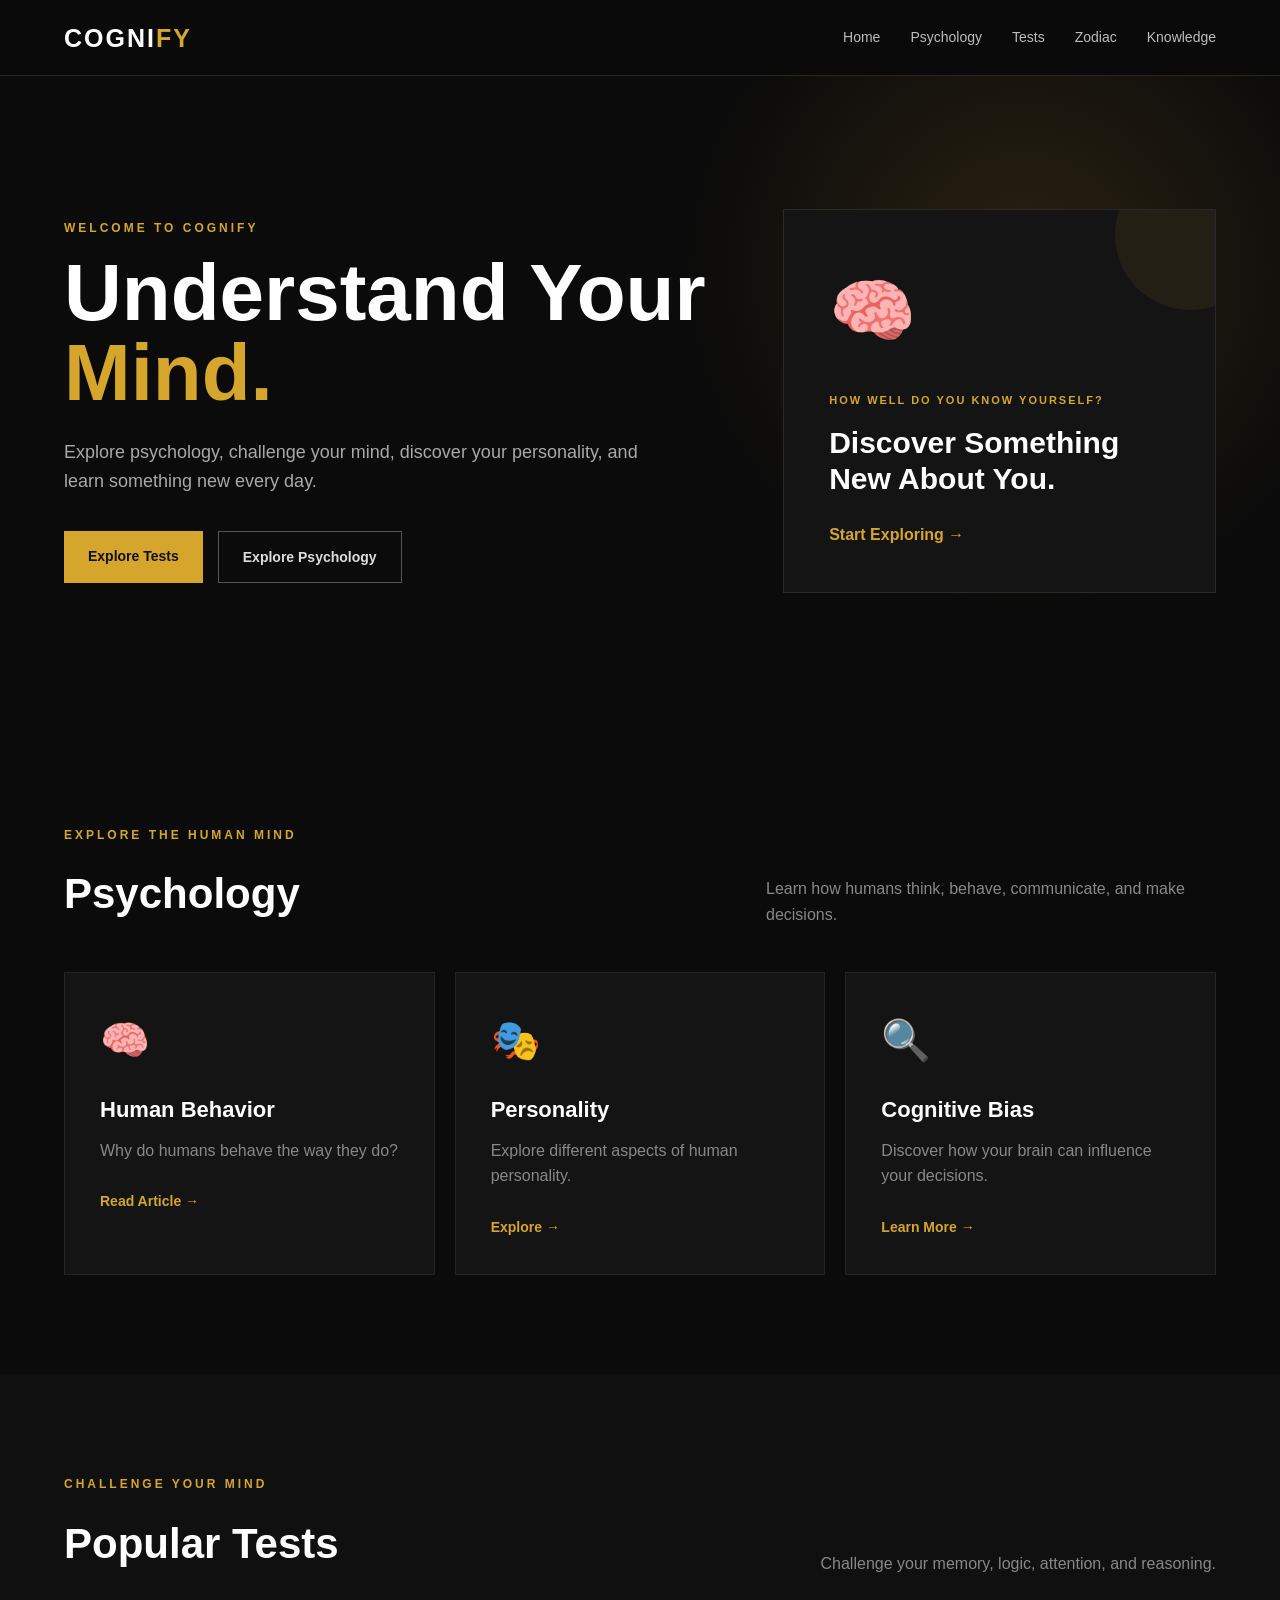
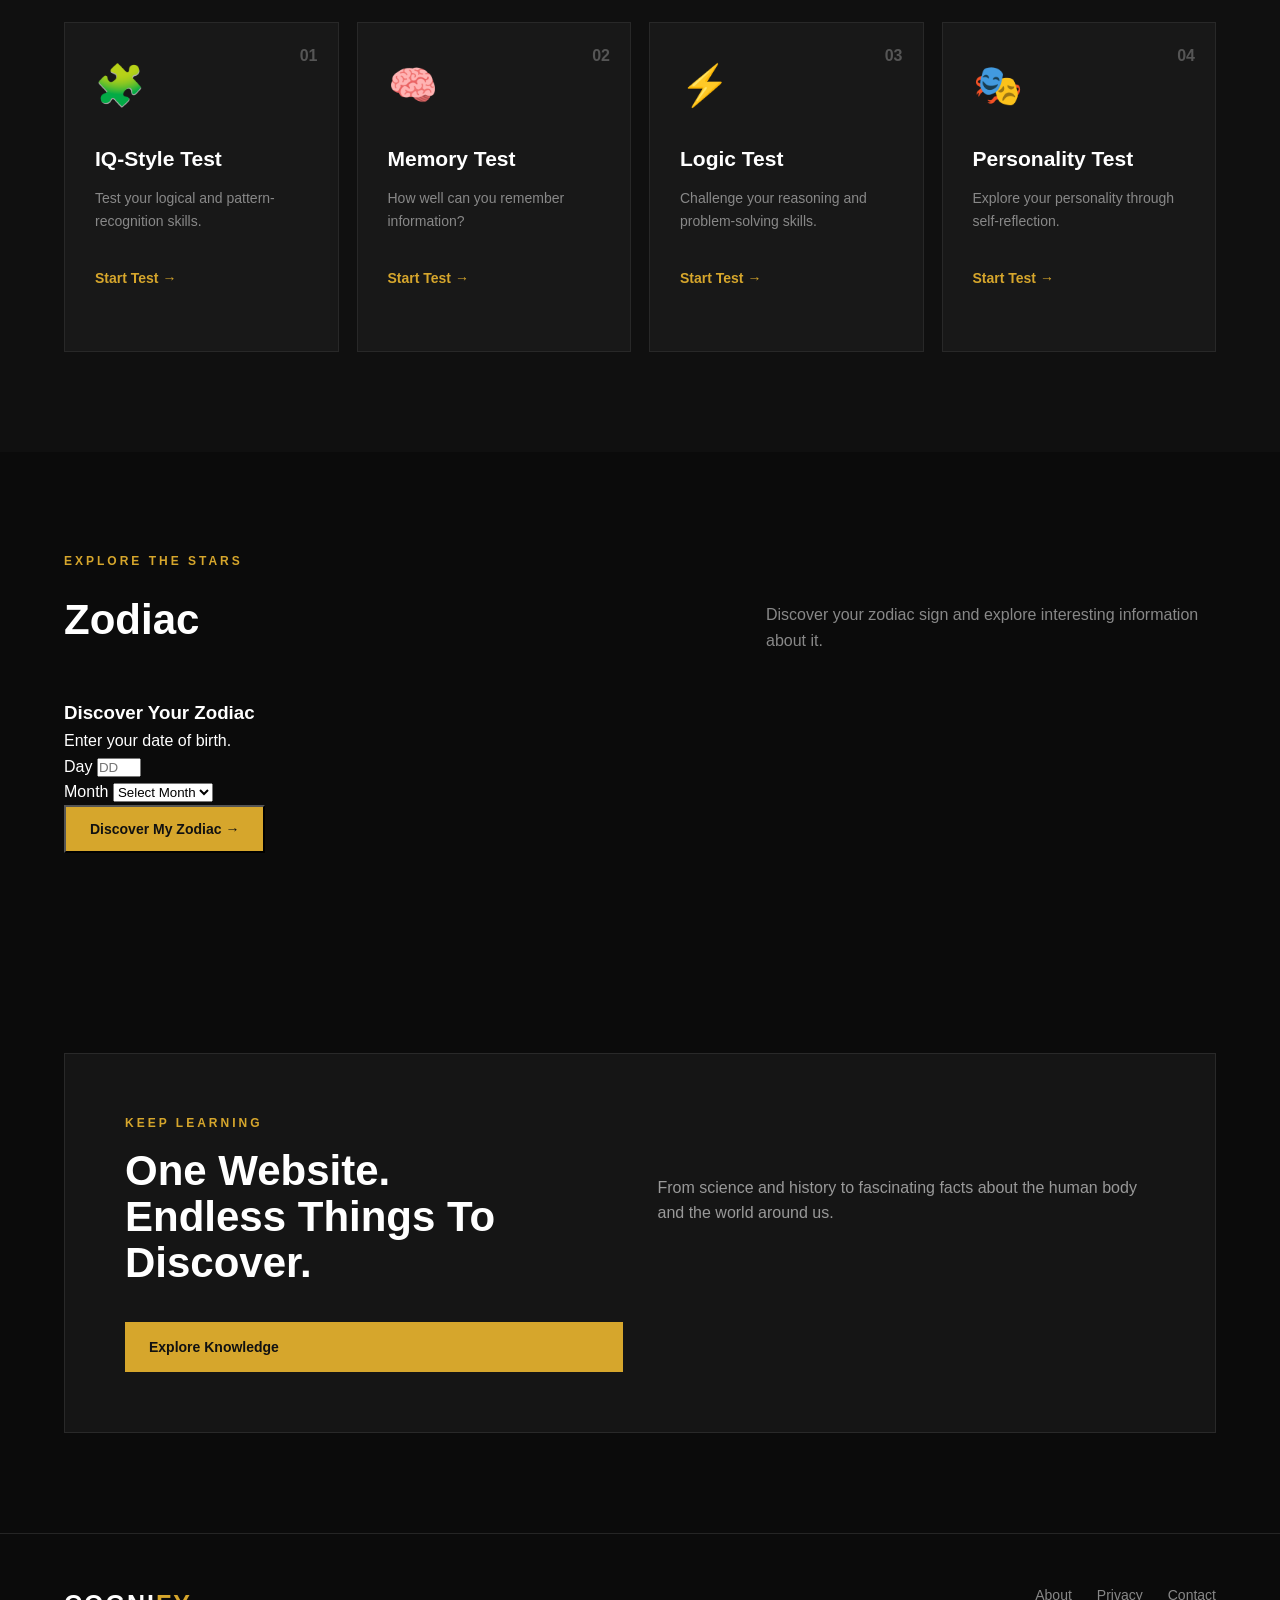
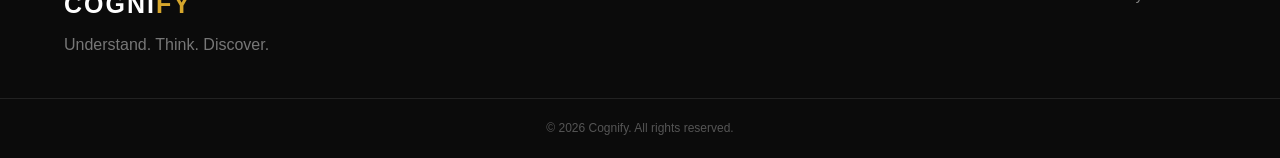
==== index.html @ 07d46031 "Add zodiac info cards to index.html Added zodiac information cards for strengths, challenges, love, " ====
<!DOCTYPE html>
<html lang="id">
<head>
    <meta charset="UTF-8">
    <meta name="viewport" content="width=device-width, initial-scale=1.0">

    <title>Cognify — Understand. Think. Discover.</title>

    <meta name="description"
          content="Cognify adalah platform untuk menjelajahi psikologi, tes logika, kepribadian, pengetahuan, dan fakta menarik.">

    <link rel="stylesheet" href="style.css">
</head>

<body>

    <!-- HEADER -->
    <header class="header">

        <div class="container nav">

            <a href="#" class="logo">
                COGNI<span>FY</span>
            </a>

            <button class="menu-btn" id="menuBtn">
                ☰
            </button>

            <nav class="navigation" id="navigation">
                <a href="#home">Home</a>
                <a href="#psychology">Psychology</a>
                <a href="#tests">Tests</a>
                <a href="#zodiac">Zodiac</a>
                <a href="#knowledge">Knowledge</a>
            </nav>

        </div>

    </header>


    <!-- HERO -->
    <main>

        <section class="hero" id="home">

            <div class="container hero-content">

                <div class="hero-text">

                    <p class="small-title">
                        WELCOME TO COGNIFY
                    </p>

                    <h1>
                        Understand Your
                        <span>Mind.</span>
                    </h1>

                    <p class="hero-description">
                        Explore psychology, challenge your mind,
                        discover your personality, and learn something
                        new every day.
                    </p>

                    <div class="hero-buttons">

                        <a href="#tests" class="btn primary">
                            Explore Tests
                        </a>

                        <a href="#psychology" class="btn secondary">
                            Explore Psychology
                        </a>

                    </div>

                </div>


                <div class="hero-card">

                    <div class="brain-icon">
                        🧠
                    </div>

                    <p>HOW WELL DO YOU KNOW YOURSELF?</p>

                    <h2>
                        Discover Something
                        New About You.
                    </h2>

                    <a href="#tests">
                        Start Exploring →
                    </a>

                </div>

            </div>

        </section>


        <!-- PSYCHOLOGY -->
        <section class="section" id="psychology">

            <div class="container">

                <div class="section-heading">

                    <div>
                        <p class="small-title">
                            EXPLORE THE HUMAN MIND
                        </p>

                        <h2>
                            Psychology
                        </h2>
                    </div>

                    <p>
                        Learn how humans think, behave,
                        communicate, and make decisions.
                    </p>

                </div>


                <div class="cards">

                    <article class="card">

                        <div class="card-icon">
                            🧠
                        </div>

                        <h3>
                            Human Behavior
                        </h3>

                        <p>
                            Why do humans behave the way
                            they do?
                        </p>

                        <a href="#">
                            Read Article →
                        </a>

                    </article>


                    <article class="card">

                        <div class="card-icon">
                            🎭
                        </div>

                        <h3>
                            Personality
                        </h3>

                        <p>
                            Explore different aspects of
                            human personality.
                        </p>

                        <a href="#">
                            Explore →
                        </a>

                    </article>


                    <article class="card">

                        <div class="card-icon">
                            🔍
                        </div>

                        <h3>
                            Cognitive Bias
                        </h3>

                        <p>
                            Discover how your brain can
                            influence your decisions.
                        </p>

                        <a href="#">
                            Learn More →
                        </a>

                    </article>

                </div>

            </div>

        </section>


        <!-- TESTS -->
        <section class="section tests-section" id="tests">

            <div class="container">

                <div class="section-heading">

                    <div>

                        <p class="small-title">
                            CHALLENGE YOUR MIND
                        </p>

                        <h2>
                            Popular Tests
                        </h2>

                    </div>

                    <p>
                        Challenge your memory, logic,
                        attention, and reasoning.
                    </p>

                </div>


                <div class="test-grid">

                    <article class="test-card">

                        <span class="test-number">
                            01
                        </span>

                        <div class="test-icon">
                            🧩
                        </div>

                        <h3>
                            IQ-Style Test
                        </h3>

                        <p>
                            Test your logical and
                            pattern-recognition skills.
                        </p>

                        <a href="iq-test.html" class="test-button">
    Start Test →
                        </a>

                    </article>


                    <article class="test-card">

                        <span class="test-number">
                            02
                        </span>

                        <div class="test-icon">
                            🧠
                        </div>

                        <h3>
                            Memory Test
                        </h3>

                        <p>
                            How well can you remember
                            information?
                        </p>

                        <a href="memory-test.html" class="test-button">
    Start Test →
                        </a>

                    </article>


                    <article class="test-card">

                        <span class="test-number">
                            03
                        </span>

                        <div class="test-icon">
                            ⚡
                        </div>

                        <h3>
                            Logic Test
                        </h3>

                        <p>
                            Challenge your reasoning
                            and problem-solving skills.
                        </p>

                        <a href="logic-test.html" class="test-button">
    Start Test →
                        </a>

                    </article>


                    <article class="test-card">

                        <span class="test-number">
                            04
                        </span>

                        <div class="test-icon">
                            🎭
                        </div>

                        <h3>
                            Personality Test
                        </h3>

                        <p>
                            Explore your personality
                            through self-reflection.
                        </p>

                        <a href="personality-test.html" class="test-button">
    Start Test →
</a>

                    </article>

                </div>

            </div>

        </section>


        <!-- ZODIAC -->
<section class="section" id="zodiac">

    <div class="container">

        <div class="section-heading">

            <div>
                <p class="small-title">
                    EXPLORE THE STARS
                </p>

                <h2>
                    Zodiac
                </h2>
            </div>

            <p>
                Discover your zodiac sign and explore
                interesting information about it.
            </p>

        </div>


        <div class="zodiac-box">

            <div class="zodiac-form">

                <h3>
                    Discover Your Zodiac
                </h3>

                <p>
                    Enter your date of birth.
                </p>

                <div class="zodiac-inputs">

                    <div>
                        <label for="birthDay">
                            Day
                        </label>

                        <input
                            type="number"
                            id="birthDay"
                            min="1"
                            max="31"
                            placeholder="DD">
                    </div>


                    <div>
                        <label for="birthMonth">
                            Month
                        </label>

                        <select id="birthMonth">

                            <option value="">
                                Select Month
                            </option>

                            <option value="1">January</option>
                            <option value="2">February</option>
                            <option value="3">March</option>
                            <option value="4">April</option>
                            <option value="5">May</option>
                            <option value="6">June</option>
                            <option value="7">July</option>
                            <option value="8">August</option>
                            <option value="9">September</option>
                            <option value="10">October</option>
                            <option value="11">November</option>
                            <option value="12">December</option>

                        </select>

                    </div>

                </div>


                <button
                    id="zodiacButton"
                    class="btn primary">

                    Discover My Zodiac →

                </button>

            </div>


            <!-- RESULT -->

            <div
                id="zodiacResult"
                class="zodiac-result"
                style="display:none;">

                <div
                    id="zodiacSymbol"
                    class="zodiac-symbol">
                </div>

                <p class="small-title">
                    YOUR ZODIAC SIGN
                </p>

                <h2 id="zodiacName">
                    Zodiac
                </h2>

                <p id="zodiacDate">
                </p>

                <div class="zodiac-details">

                    <div>
                        <strong>Element</strong>
                        <span id="zodiacElement"></span>
                    </div>

                    <div>
                        <strong>Planet</strong>
                        <span id="zodiacPlanet"></span>
                    </div>

                    <div>
                        <strong>Quality</strong>
                        <span id="zodiacQuality"></span>
                    </div>

                </div>

                <p
                    id="zodiacDescription"
                    class="zodiac-description">
                </p>
                <div class="zodiac-extra">

    <div class="zodiac-info-card">
        <span>✨ Kelebihan</span>
        <p id="zodiacStrength"></p>
    </div>

    <div class="zodiac-info-card">
        <span>⚠️ Tantangan</span>
        <p id="zodiacChallenge"></p>
    </div>

    <div class="zodiac-info-card">
        <span>❤️ Cinta</span>
        <p id="zodiacLove"></p>
    </div>

    <div class="zodiac-info-card">
        <span>💼 Karier</span>
        <p id="zodiacCareer"></p>
    </div>

    <div class="zodiac-info-card">
        <span>🔢 Angka Keberuntungan</span>
        <p id="zodiacLuckyNumber"></p>
    </div>

                </div>

            </div>

        </div>

    </div>

</section>


        <!-- KNOWLEDGE -->
        <section class="section knowledge" id="knowledge">

            <div class="container">

                <div class="knowledge-box">

                    <div>

                        <p class="small-title">
                            KEEP LEARNING
                        </p>

                        <h2>
                            One Website.
                            <br>
                            Endless Things To Discover.
                        </h2>

                    </div>

                    <p>
                        From science and history to fascinating
                        facts about the human body and the world
                        around us.
                    </p>

                    <a href="#" class="btn primary">
                        Explore Knowledge
                    </a>

                </div>

            </div>

        </section>

    </main>


    <!-- FOOTER -->
    <footer>

        <div class="container footer-content">

            <div>

                <a href="#" class="logo">
                    COGNI<span>FY</span>
                </a>

                <p>
                    Understand. Think. Discover.
                </p>

            </div>


            <div class="footer-links">

                <a href="#">About</a>
                <a href="#">Privacy</a>
                <a href="#">Contact</a>

            </div>

        </div>

        <div class="copyright">

            © 2026 Cognify. All rights reserved.

        </div>

    </footer>


    <script src="script.js"></script>
    <script src="zodiac.js"></script>

</body>
  </html>
---- style.css ----
/* =========================
   COGNIFY
   GLOBAL
========================= */

* {
    margin: 0;
    padding: 0;
    box-sizing: border-box;
}

html {
    scroll-behavior: smooth;
}

body {
    font-family: Arial, Helvetica, sans-serif;
    background: #0b0b0b;
    color: #ffffff;
    line-height: 1.6;
}

a {
    color: inherit;
    text-decoration: none;
}

button {
    font-family: inherit;
}

.container {
    width: 90%;
    max-width: 1200px;
    margin: auto;
}


/* =========================
   HEADER
========================= */

.header {
    position: sticky;
    top: 0;
    z-index: 1000;
    background: rgba(11, 11, 11, 0.95);
    border-bottom: 1px solid #242424;
    backdrop-filter: blur(10px);
}

.nav {
    min-height: 75px;
    display: flex;
    align-items: center;
    justify-content: space-between;
}

.logo {
    font-size: 25px;
    font-weight: 900;
    letter-spacing: 2px;
}

.logo span {
    color: #d6a62c;
}

.navigation {
    display: flex;
    gap: 30px;
}

.navigation a {
    color: #bdbdbd;
    font-size: 14px;
    transition: 0.3s;
}

.navigation a:hover {
    color: #d6a62c;
}

.menu-btn {
    display: none;
    background: none;
    border: none;
    color: white;
    font-size: 28px;
    cursor: pointer;
}


/* =========================
   HERO
========================= */

.hero {
    min-height: 650px;
    display: flex;
    align-items: center;
    background:
        radial-gradient(
            circle at 80% 30%,
            rgba(214, 166, 44, 0.15),
            transparent 30%
        );
}

.hero-content {
    display: grid;
    grid-template-columns: 1.2fr 0.8fr;
    gap: 70px;
    align-items: center;
}

.small-title {
    color: #d6a62c;
    font-size: 12px;
    font-weight: bold;
    letter-spacing: 3px;
    margin-bottom: 15px;
}

.hero h1 {
    font-size: clamp(45px, 7vw, 80px);
    line-height: 1;
    margin-bottom: 25px;
}

.hero h1 span {
    color: #d6a62c;
}

.hero-description {
    max-width: 600px;
    color: #a9a9a9;
    font-size: 18px;
    margin-bottom: 35px;
}

.hero-buttons {
    display: flex;
    gap: 15px;
    flex-wrap: wrap;
}

.btn {
    display: inline-block;
    padding: 14px 24px;
    font-weight: bold;
    font-size: 14px;
    transition: 0.3s;
}

.btn.primary {
    background: #d6a62c;
    color: #111;
}

.btn.primary:hover {
    background: #f0c75a;
    transform: translateY(-2px);
}

.btn.secondary {
    border: 1px solid #555;
    color: #ddd;
}

.btn.secondary:hover {
    border-color: #d6a62c;
    color: #d6a62c;
}


/* HERO CARD */

.hero-card {
    padding: 45px;
    background: #141414;
    border: 1px solid #292929;
    position: relative;
    overflow: hidden;
}

.hero-card::before {
    content: "";
    position: absolute;
    width: 150px;
    height: 150px;
    background: #d6a62c;
    opacity: 0.08;
    border-radius: 50%;
    top: -50px;
    right: -50px;
}

.brain-icon {
    font-size: 70px;
    margin-bottom: 25px;
}

.hero-card p {
    color: #d6a62c;
    font-size: 11px;
    letter-spacing: 2px;
    font-weight: bold;
}

.hero-card h2 {
    font-size: 30px;
    line-height: 1.2;
    margin: 15px 0 25px;
}

.hero-card a {
    color: #d6a62c;
    font-weight: bold;
}


/* =========================
   SECTIONS
========================= */

.section {
    padding: 100px 0;
}

.section-heading {
    display: flex;
    justify-content: space-between;
    align-items: end;
    gap: 30px;
    margin-bottom: 45px;
}

.section-heading h2 {
    font-size: 42px;
}

.section-heading > p {
    max-width: 450px;
    color: #888;
}


/* =========================
   PSYCHOLOGY CARDS
========================= */

.cards {
    display: grid;
    grid-template-columns: repeat(3, 1fr);
    gap: 20px;
}

.card {
    background: #141414;
    padding: 35px;
    border: 1px solid #252525;
    transition: 0.3s;
}

.card:hover {
    transform: translateY(-5px);
    border-color: #d6a62c;
}

.card-icon {
    font-size: 40px;
    margin-bottom: 20px;
}

.card h3 {
    font-size: 22px;
    margin-bottom: 10px;
}

.card p {
    color: #888;
    margin-bottom: 25px;
}

.card a {
    color: #d6a62c;
    font-size: 14px;
    font-weight: bold;
}


/* =========================
   TESTS
========================= */

.tests-section {
    background: #101010;
}

.test-grid {
    display: grid;
    grid-template-columns: repeat(4, 1fr);
    gap: 18px;
}

.test-card {
    position: relative;
    background: #181818;
    border: 1px solid #282828;
    padding: 30px;
    min-height: 330px;
    transition: 0.3s;
}

.test-card:hover {
    border-color: #d6a62c;
    transform: translateY(-5px);
}

.test-number {
    position: absolute;
    right: 20px;
    top: 20px;
    color: #555;
    font-weight: bold;
}

.test-icon {
    font-size: 40px;
    margin-bottom: 25px;
}

.test-card h3 {
    font-size: 21px;
    margin-bottom: 12px;
}

.test-card p {
    color: #888;
    font-size: 14px;
    margin-bottom: 25px;
}

.test-card button {
    background: none;
    border: none;
    color: #d6a62c;
    font-weight: bold;
    cursor: pointer;
}


/* =========================
   ZODIAC
========================= */

.zodiac-grid {
    display: grid;
    grid-template-columns: repeat(6, 1fr);
    gap: 12px;
}

.zodiac-grid div {
    background: #141414;
    border: 1px solid #252525;
    padding: 25px 10px;
    text-align: center;
    font-size: 32px;
    transition: 0.3s;
}

.zodiac-grid div:hover {
    border-color: #d6a62c;
    transform: translateY(-3px);
}

.zodiac-grid span {
    display: block;
    font-size: 12px;
    color: #999;
    margin-top: 8px;
}


/* =========================
   KNOWLEDGE
========================= */

.knowledge-box {
    background: #151515;
    border: 1px solid #292929;
    padding: 60px;
    display: grid;
    grid-template-columns: 1fr 1fr;
    gap: 35px;
    align-items: center;
}

.knowledge-box h2 {
    font-size: 42px;
    line-height: 1.1;
}

.knowledge-box > p {
    color: #999;
}


/* =========================
   FOOTER
========================= */

footer {
    border-top: 1px solid #252525;
    padding-top: 50px;
}

.footer-content {
    display: flex;
    justify-content: space-between;
    gap: 30px;
    padding-bottom: 40px;
}

.footer-content p {
    color: #777;
    margin-top: 8px;
}

.footer-links {
    display: flex;
    gap: 25px;
}

.footer-links a {
    color: #888;
    font-size: 14px;
}

.footer-links a:hover {
    color: #d6a62c;
}

.copyright {
    border-top: 1px solid #222;
    padding: 20px;
    text-align: center;
    color: #555;
    font-size: 12px;
}


/* =========================
   MOBILE
========================= */

@media (max-width: 800px) {

    .menu-btn {
        display: block;
    }

    .navigation {
        display: none;
        position: absolute;
        top: 75px;
        left: 0;
        width: 100%;
        background: #101010;
        border-bottom: 1px solid #292929;
        flex-direction: column;
        padding: 20px 5%;
        gap: 20px;
    }

    .navigation.active {
        display: flex;
    }

    .hero {
        min-height: auto;
        padding: 80px 0;
    }

    .hero-content {
        grid-template-columns: 1fr;
        gap: 50px;
    }

    .hero-card {
        padding: 30px;
    }

    .section {
        padding: 70px 0;
    }

    .section-heading {
        display: block;
    }

    .section-heading > p {
        margin-top: 15px;
    }

    .cards {
        grid-template-columns: 1fr;
    }

    .test-grid {
        grid-template-columns: 1fr 1fr;
    }

    .zodiac-grid {
        grid-template-columns: repeat(3, 1fr);
    }

    .knowledge-box {
        grid-template-columns: 1fr;
        padding: 35px;
    }

    .knowledge-box h2 {
        font-size: 32px;
    }

    .footer-content {
        flex-direction: column;
    }

}


@media (max-width: 500px) {

    .hero h1 {
        font-size: 50px;
    }

    .hero-description {
        font-size: 16px;
    }

    .test-grid {
        grid-template-columns: 1fr;
    }

    .zodiac-grid {
        grid-template-columns: repeat(3, 1fr);
    }

}

/* =========================
   IQ TEST PAGE
========================= */

.quiz-page {
    min-height: calc(100vh - 75px);
    padding: 90px 0;
}


/* INTRO */

.quiz-intro {
    max-width: 750px;
    margin: auto;
    text-align: center;
}

.quiz-intro h1 {
    font-size: clamp(45px, 7vw, 70px);
    line-height: 1;
    margin-bottom: 25px;
}

.quiz-intro > p:not(.small-title):not(.quiz-note) {
    color: #999;
    font-size: 17px;
    max-width: 600px;
    margin: auto;
}


.quiz-info {
    display: flex;
    justify-content: center;
    gap: 60px;
    margin: 45px 0;
}

.quiz-info div {
    display: flex;
    flex-direction: column;
}

.quiz-info strong {
    color: #d6a62c;
    font-size: 30px;
}

.quiz-info span {
    color: #777;
    font-size: 12px;
}


.quiz-start {
    border: none;
    background: #d6a62c;
    color: #111;
    padding: 15px 30px;
    font-weight: bold;
    cursor: pointer;
    font-size: 15px;
    transition: 0.3s;
}

.quiz-start:hover {
    background: #f0c75a;
    transform: translateY(-2px);
}


.quiz-note {
    margin: 30px auto 0;
    max-width: 600px;
    color: #666;
    font-size: 12px;
}


/* QUIZ BOX */

.quiz-box {
    display: none;
    max-width: 800px;
    margin: auto;
}


.quiz-top {
    display: flex;
    justify-content: space-between;
    margin-bottom: 15px;
    color: #888;
    font-size: 14px;
}


#timer {
    color: #d6a62c;
    font-weight: bold;
}


.progress {
    width: 100%;
    height: 5px;
    background: #252525;
    margin-bottom: 50px;
}

#progressBar {
    width: 0%;
    height: 100%;
    background: #d6a62c;
    transition: width 0.3s;
}


.question-box {
    margin-bottom: 35px;
}


.question-category {
    color: #d6a62c;
    font-size: 11px;
    letter-spacing: 3px;
    font-weight: bold;
    margin-bottom: 15px;
}


.question-box h2 {
    font-size: clamp(25px, 4vw, 38px);
    line-height: 1.3;
}


/* ANSWERS */

.answers {
    display: grid;
    grid-template-columns: 1fr 1fr;
    gap: 15px;
}


.answer {
    background: #151515;
    border: 1px solid #292929;
    color: white;
    padding: 20px;
    text-align: left;
    cursor: pointer;
    font-size: 16px;
    transition: 0.2s;
}


.answer:hover {
    border-color: #d6a62c;
}


.answer.selected {
    border-color: #d6a62c;
    background: #211c10;
}


.next-button {
    margin-top: 30px;
    width: 100%;
    padding: 16px;
    background: #252525;
    color: #777;
    border: none;
    font-weight: bold;
    cursor: not-allowed;
}


.next-button.active {
    background: #d6a62c;
    color: #111;
    cursor: pointer;
}


/* RESULT */

.result-box {
    display: none;
    max-width: 700px;
    margin: auto;
    text-align: center;
}


.result-box h1 {
    font-size: 55px;
    margin-bottom: 30px;
}


.score-circle {
    width: 180px;
    height: 180px;
    border: 5px solid #d6a62c;
    border-radius: 50%;
    margin: 0 auto 30px;

    display: flex;
    align-items: center;
    justify-content: center;
}


.score-circle span {
    font-size: 55px;
    font-weight: bold;
    color: #d6a62c;
}


.score-circle small {
    color: #777;
    margin-top: 25px;
}


.result-box h2 {
    font-size: 30px;
    margin-bottom: 15px;
}


.result-box > p {
    color: #888;
    max-width: 550px;
    margin: auto;
}


.result-buttons {
    margin-top: 35px;
    display: flex;
    justify-content: center;
    gap: 15px;
    flex-wrap: wrap;
}


/* MOBILE */

@media (max-width: 600px) {

    .quiz-page {
        padding: 60px 0;
    }

    .quiz-info {
        gap: 25px;
    }

    .answers {
        grid-template-columns: 1fr;
    }

    .question-box h2 {
        font-size: 25px;
    }

    .result-box h1 {
        font-size: 42px;
    }

}
.test-button {
    display: inline-block;
    color: #d6a62c;
    font-weight: bold;
    font-size: 14px;
    margin-top: 10px;
}

.test-button:hover {
    color: #f0c75a;
}

/* =========================
   PERSONALITY TEST
========================= */

.personality-options {
    display: grid;
    gap: 12px;
}

.personality-option {
    width: 100%;
    padding: 20px 22px;

    background: #151515;
    border: 1px solid #292929;

    color: #ddd;

    text-align: left;

    cursor: pointer;

    font-size: 15px;

    transition: 0.2s;
}

.personality-option:hover {
    border-color: #d6a62c;
}

.personality-option.selected {
    background: #211c10;
    border-color: #d6a62c;
    color: #fff;
}


/* PERSONALITY PROGRESS */

#personalityProgress {
    width: 0%;
    height: 100%;

    background: #d6a62c;

    transition: width 0.3s;
}


/* RESULT ICON */

.personality-result-icon {
    font-size: 70px;
    margin: 20px 0;
}


.personality-result-icon + h2 {
    color: #d6a62c;
    font-size: 35px;
}


/* TRAITS */

.personality-traits {
    max-width: 500px;
    margin: 35px auto;

    display: grid;
    gap: 12px;
}


.personality-traits div {
    display: flex;
    justify-content: space-between;

    padding: 15px 18px;

    background: #151515;
    border: 1px solid #292929;
}


.personality-traits span {
    color: #888;
}


.personality-traits strong {
    color: #d6a62c;
}


@media (max-width: 600px) {

    .personality-option {
        padding: 17px;
    }

/* =================================
   MEMORY TEST PAGE
================================= */

.test-page {
    min-height: calc(100vh - 75px);
    padding: 90px 0;
}


/* INTRO */

.test-intro {
    max-width: 750px;
    margin: 0 auto;
    text-align: center;
}

.test-intro h1 {
    font-size: clamp(45px, 7vw, 70px);
    line-height: 1;
    margin: 20px 0 25px;
}

.test-intro > p:not(.section-label) {
    max-width: 600px;
    margin: 0 auto;
    color: #999;
    font-size: 17px;
}


/* SECTION LABEL */

.section-label {
    color: #d6a62c;
    font-size: 11px;
    letter-spacing: 3px;
    font-weight: bold;
}


/* TEST INFO */

.test-info {
    display: flex;
    justify-content: center;
    gap: 60px;
    margin: 45px 0;
}

.test-info div {
    display: flex;
    flex-direction: column;
    align-items: center;
}

.test-info strong {
    color: #d6a62c;
    font-size: 30px;
}

.test-info span {
    color: #777;
    font-size: 12px;
}


/* BUTTON */

.primary-button {
    display: inline-block;

    border: none;

    background: #d6a62c;
    color: #111;

    padding: 15px 30px;

    font-weight: bold;
    font-size: 15px;

    cursor: pointer;

    transition: 0.3s;
}

.primary-button:hover {
    background: #f0c75a;
    transform: translateY(-2px);
}


/* QUIZ TOP */

.test-top {
    max-width: 650px;
    margin: 0 auto 15px;

    display: flex;
    justify-content: space-between;

    color: #888;

    font-size: 14px;
}

.test-top strong {
    color: #fff;
}


/* PROGRESS */

.progress-container {
    width: 100%;
    max-width: 650px;

    height: 5px;

    margin: 0 auto 40px;

    background: #252525;

    overflow: hidden;
}

.progress-bar {
    width: 0%;
    height: 100%;

    background: #d6a62c;

    transition: width 0.3s ease;
}


/* MEMORY CARD */

.memory-card {
    max-width: 650px;

    margin: 30px auto;

    padding: 35px 25px;

    background: #111;

    border: 1px solid #292929;

    border-radius: 8px;

    text-align: center;
}

.memory-display {
    min-height: 70px;

    display: flex;
    align-items: center;
    justify-content: center;

    font-size: 28px;
    font-weight: bold;

    letter-spacing: 4px;

    color: #d6a62c;

    margin: 25px 0;
}

.memory-instruction {
    color: #888;
}


/* OPTIONS */

.memory-options {
    max-width: 650px;

    margin: 25px auto;

    display: grid;

    gap: 12px;
}

.memory-option {
    width: 100%;

    padding: 18px;

    background: #151515;

    border: 1px solid #292929;

    color: #ddd;

    cursor: pointer;

    font-size: 15px;

    text-align: center;

    box-sizing: border-box;

    transition: 0.2s;
}

.memory-option:hover {
    border-color: #d6a62c;
}

.memory-option.selected {
    border-color: #d6a62c;
}

.memory-option.correct {
    background: #172016;
    border-color: #4c8f4c;
}

.memory-option.wrong {
    background: #241414;
    border-color: #9b4444;
}

.memory-option:disabled {
    cursor: default;
}


/* TIMER */

#memoryTimer {
    color: #d6a62c;
    font-weight: bold;
}


/* NEXT BUTTON */

#memoryNext {
    display: block;
    margin: 25px auto 0;
}


/* RESULT */

.test-result {
    max-width: 700px;

    margin: auto;

    text-align: center;
}

.test-result h1 {
    font-size: clamp(40px, 7vw, 60px);

    margin: 20px 0 30px;
}


/* SCORE */

.result-score {
    margin: 30px 0;

    display: flex;

    justify-content: center;

    align-items: baseline;

    gap: 5px;
}

.result-score span {
    font-size: 80px;

    font-weight: bold;

    color: #d6a62c;
}

.result-score small {
    font-size: 25px;

    color: #777;
}


/* LEVEL */

#memoryLevel {
    font-size: 30px;

    color: #d6a62c;

    margin-bottom: 15px;
}

#memoryMessage {
    max-width: 550px;

    margin: auto;

    color: #888;
}


/* RESULT BUTTONS */

.result-actions {
    margin-top: 35px;

    display: flex;

    justify-content: center;

    gap: 15px;

    flex-wrap: wrap;
}

.secondary-button {
    display: inline-block;

    padding: 15px 30px;

    border: 1px solid #555;

    color: #ddd;

    font-weight: bold;

    transition: 0.3s;
}

.secondary-button:hover {
    border-color: #d6a62c;

    color: #d6a62c;
}


/* MOBILE */

@media (max-width: 600px) {

    .test-page {
        padding: 60px 0;
    }

    .test-intro {
        padding: 0 10px;
    }

    .test-intro h1 {
        font-size: 45px;
    }

    .test-intro > p:not(.section-label) {
        font-size: 15px;
    }

    .test-info {
        gap: 25px;
    }

    .test-info strong {
        font-size: 24px;
    }

    .test-top {
        padding: 0 10px;
    }

    .memory-card {
        margin: 20px 10px;

        padding: 25px 15px;
    }

    .memory-display {
        font-size: 21px;

        letter-spacing: 2px;
    }

    .memory-option {
        padding: 16px;
    }

    .result-score span {
        font-size: 65px;
    }

    .result-actions {
        flex-direction: column;

        padding: 0 15px;
    }

    .primary-button,
    .secondary-button {
        width: 100%;

        text-align: center;
    }

}

/* ================================
   MEMORY TEST
================================ */

.test-page {
    min-height: 70vh;
    padding: 80px 0;
}

.test-intro {
    max-width: 700px;
    margin: 0 auto;
    text-align: center;
}

.test-intro h1 {
    font-size: 48px;
    margin: 10px 0 15px;
}

.test-intro > p:not(.section-label) {
    color: #999;
    margin-bottom: 35px;
}

.section-label {
    color: #d6a62c;
    font-size: 12px;
    font-weight: bold;
    letter-spacing: 3px;
    text-transform: uppercase;
}

.test-info {
    display: flex;
    justify-content: center;
    gap: 60px;
    margin: 35px 0;
}

.test-info div {
    display: flex;
    flex-direction: column;
}

.test-info strong {
    color: #d6a62c;
    font-size: 24px;
}

.test-info span {
    color: #777;
    font-size: 12px;
    margin-top: 3px;
}

.primary-button {
    display: inline-block;
    padding: 14px 28px;
    background: #d6a62c;
    color: #0b0b0b;
    border: none;
    font-weight: bold;
    cursor: pointer;
    transition: 0.2s;
}

.primary-button:hover {
    background: #f0c34f;
    transform: translateY(-2px);
}

/* QUIZ */

.test-top {
    max-width: 650px;
    margin: 0 auto 15px;
    display: flex;
    justify-content: space-between;
    color: #888;
    font-size: 14px;
}

.test-top strong {
    color: #fff;
}

#memoryTimer {
    color: #d6a62c;
    font-weight: bold;
}

.progress-container {
    max-width: 650px;
    height: 5px;
    margin: 0 auto 30px;
    background: #222;
    overflow: hidden;
}

.progress-bar {
    width: 0%;
    height: 100%;
    background: #d6a62c;
    transition: width 0.3s ease;
}

.memory-card {
    max-width: 650px;
    margin: 30px auto;
    padding: 40px 25px;
    background: #111;
    border: 1px solid #292929;
    text-align: center;
}

.memory-display {
    min-height: 70px;
    display: flex;
    align-items: center;
    justify-content: center;
    font-size: 28px;
    font-weight: bold;
    letter-spacing: 4px;
    color: #d6a62c;
    margin: 25px 0;
}

.memory-instruction {
    color: #888;
}

.memory-options {
    max-width: 650px;
    margin: 25px auto;
    display: grid;
    gap: 12px;
}

.memory-option {
    width: 100%;
    padding: 18px;
    background: #151515;
    border: 1px solid #292929;
    color: #ddd;
    cursor: pointer;
    font-size: 15px;
    transition: 0.2s;
}

.memory-option:hover {
    border-color: #d6a62c;
}

.memory-option.selected {
    border-color: #d6a62c;
}

.memory-option.correct {
    background: #172016;
    border-color: #4c8f4c;
}

.memory-option.wrong {
    background: #241414;
    border-color: #9b4444;
}

.memory-option:disabled {
    cursor: default;
}

#memoryNext {
    margin-top: 25px;
}

.test-result {
    max-width: 650px;
    margin: 0 auto;
    padding: 70px 20px;
    text-align: center;
}

.test-result h1 {
    margin: 10px 0 25px;
}

.result-score {
    font-size: 70px;
    font-weight: bold;
    color: #d6a62c;
    margin: 20px 0;
}

.result-score small {
    font-size: 22px;
    color: #666;
}

#memoryLevel {
    font-size: 24px;
    margin-bottom: 10px;
}

#memoryMessage {
    color: #888;
    margin-bottom: 30px;
}

.result-actions {
    display: flex;
    justify-content: center;
    gap: 15px;
    flex-wrap: wrap;
}

.secondary-button {
    display: inline-block;
    padding: 14px 28px;
    border: 1px solid #444;
    color: #ccc;
    transition: 0.2s;
}

.secondary-button:hover {
    border-color: #d6a62c;
    color: #d6a62c;
}

/* MOBILE */

@media (max-width: 600px) {

    .test-page {
        padding: 50px 0;
    }

    .test-intro h1 {
        font-size: 36px;
    }

    .test-info {
        gap: 25px;
    }

    .memory-card {
        padding: 30px 15px;
    }

    .memory-display {
        font-size: 21px;
        letter-spacing: 2px;
    }

    .memory-option {
        padding: 16px;
    }

    .test-top {
        font-size: 13px;
    }

    .result-score {
        font-size: 55px;
    }
}
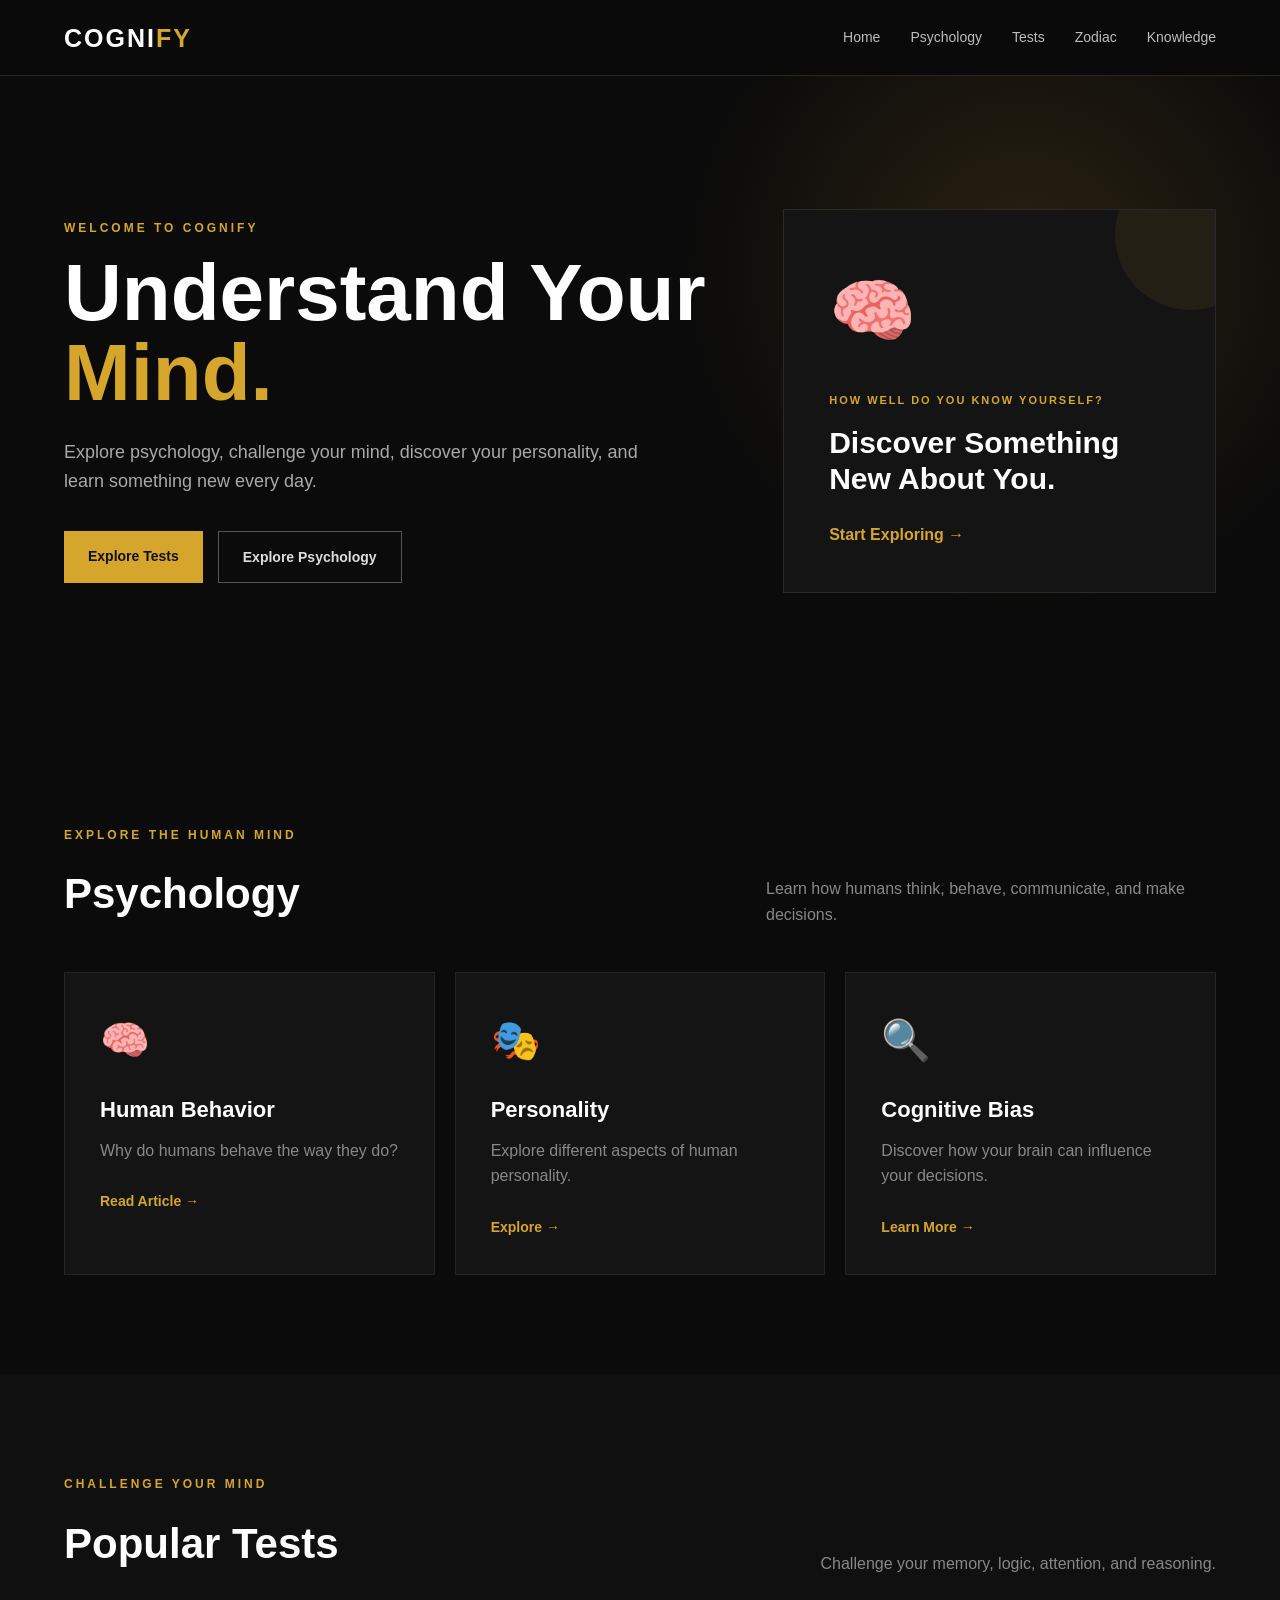
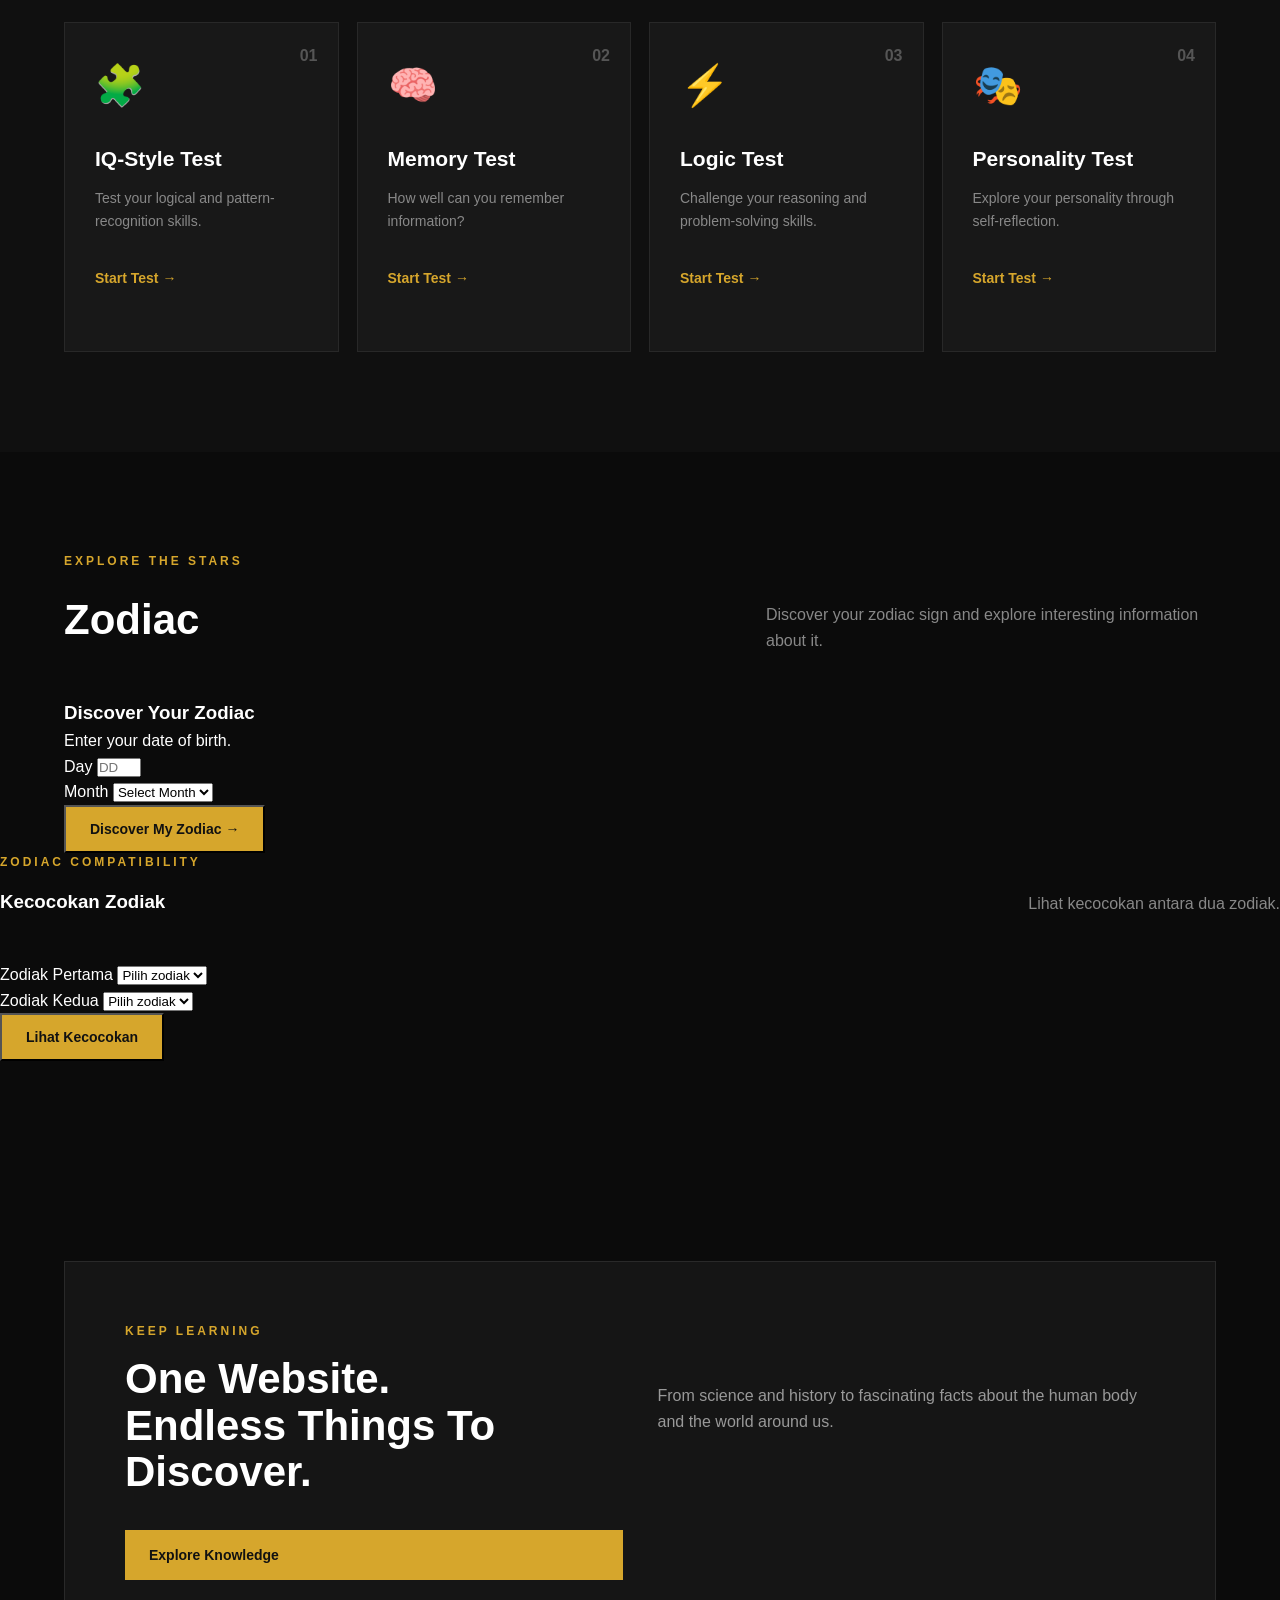
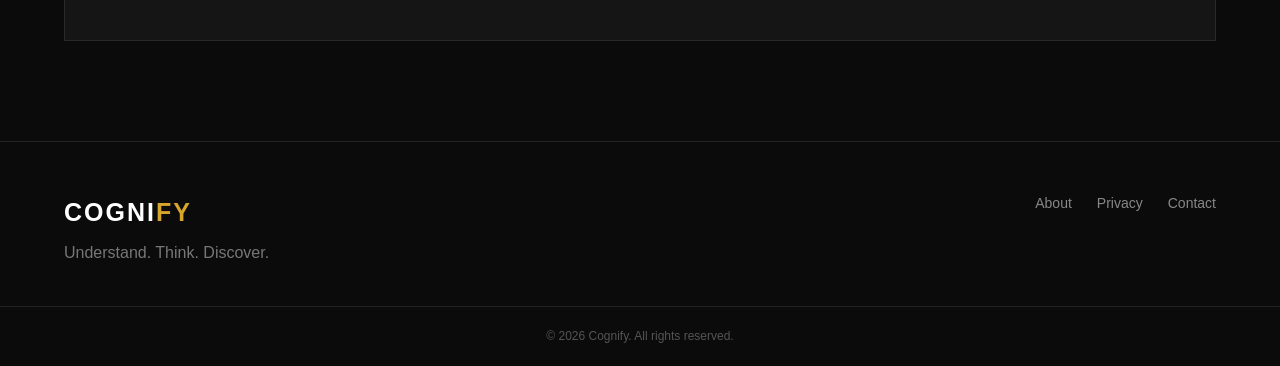
==== commit dafc9bf5: "Add zodiac compatibility section to index.html Added a zodiac compatibility section with a form to s" ====
--- a/index.html
+++ b/index.html
@@ -517,6 +517,133 @@
 
     </div>
 
+    <!-- ZODIAC COMPATIBILITY -->
+
+<div class="zodiac-compatibility">
+
+    <div class="section-heading">
+        <div>
+            <p class="small-title">ZODIAC COMPATIBILITY</p>
+            <h3>Kecocokan Zodiak</h3>
+        </div>
+
+        <p>
+            Lihat kecocokan antara dua zodiak.
+        </p>
+    </div>
+
+    <div class="compatibility-form">
+
+        <div>
+            <label>Zodiak Pertama</label>
+
+            <select id="zodiacOne">
+                <option value="">Pilih zodiak</option>
+                <option value="aries">Aries</option>
+                <option value="taurus">Taurus</option>
+                <option value="gemini">Gemini</option>
+                <option value="cancer">Cancer</option>
+                <option value="leo">Leo</option>
+                <option value="virgo">Virgo</option>
+                <option value="libra">Libra</option>
+                <option value="scorpio">Scorpio</option>
+                <option value="sagittarius">Sagitarius</option>
+                <option value="capricorn">Capricorn</option>
+                <option value="aquarius">Aquarius</option>
+                <option value="pisces">Pisces</option>
+            </select>
+
+        </div>
+
+        <div>
+            <label>Zodiak Kedua</label>
+
+            <select id="zodiacTwo">
+                <option value="">Pilih zodiak</option>
+                <option value="aries">Aries</option>
+                <option value="taurus">Taurus</option>
+                <option value="gemini">Gemini</option>
+                <option value="cancer">Cancer</option>
+                <option value="leo">Leo</option>
+                <option value="virgo">Virgo</option>
+                <option value="libra">Libra</option>
+                <option value="scorpio">Scorpio</option>
+                <option value="sagittarius">Sagitarius</option>
+                <option value="capricorn">Capricorn</option>
+                <option value="aquarius">Aquarius</option>
+                <option value="pisces">Pisces</option>
+            </select>
+
+        </div>
+
+        <button
+            class="btn primary"
+            id="compatibilityButton">
+            Lihat Kecocokan
+        </button>
+
+    </div>
+
+    <div
+        class="compatibility-result"
+        id="compatibilityResult"
+        style="display:none;">
+
+        <div class="compatibility-symbols">
+            <span id="compatibilitySymbolOne">♈</span>
+
+            <strong>×</strong>
+
+            <span id="compatibilitySymbolTwo">♌</span>
+        </div>
+
+        <h3 id="compatibilityTitle">
+            Aries × Leo
+        </h3>
+
+        <div class="compatibility-score">
+
+            <span>TINGKAT KECOCOKAN</span>
+
+            <strong id="compatibilityScore">
+                85%
+            </strong>
+
+        </div>
+
+        <div class="compatibility-details">
+
+            <div>
+                <strong>❤️ Cinta</strong>
+                <span id="compatibilityLove"></span>
+            </div>
+
+            <div>
+                <strong>🤝 Pertemanan</strong>
+                <span id="compatibilityFriendship"></span>
+            </div>
+
+            <div>
+                <strong>💬 Komunikasi</strong>
+                <span id="compatibilityCommunication"></span>
+            </div>
+
+            <div>
+                <strong>🔥 Chemistry</strong>
+                <span id="compatibilityChemistry"></span>
+            </div>
+
+        </div>
+
+        <p
+            class="compatibility-description"
+            id="compatibilityDescription">
+        </p>
+
+    </div>
+
+</div>
+
 </section>
 
 
--- a/style.css
+++ b/style.css
@@ -1630,3 +1630,178 @@
     }
 }
 
+   /* ================================
+   ZODIAC RESULT
+================================ */
+
+.zodiac-box {
+    max-width: 900px;
+    margin: 40px auto 0;
+}
+
+.zodiac-form {
+    max-width: 600px;
+    margin: auto;
+    padding: 35px;
+    background: #111;
+    border: 1px solid #292929;
+    text-align: center;
+}
+
+.zodiac-form h3 {
+    font-size: 24px;
+    margin-bottom: 8px;
+}
+
+.zodiac-form p {
+    color: #888;
+    margin-bottom: 25px;
+}
+
+.zodiac-inputs {
+    display: flex;
+    gap: 15px;
+    justify-content: center;
+    margin-bottom: 25px;
+}
+
+.zodiac-inputs div {
+    display: flex;
+    flex-direction: column;
+    text-align: left;
+}
+
+.zodiac-inputs label {
+    color: #888;
+    font-size: 12px;
+    margin-bottom: 6px;
+}
+
+.zodiac-inputs input,
+.zodiac-inputs select {
+    padding: 12px;
+    background: #0b0b0b;
+    border: 1px solid #333;
+    color: #fff;
+    font-family: inherit;
+}
+
+.zodiac-result {
+    max-width: 850px;
+    margin: 35px auto 0;
+    padding: 45px 30px;
+    background: #111;
+    border: 1px solid #292929;
+    text-align: center;
+}
+
+.zodiac-symbol {
+    font-size: 70px;
+    margin-bottom: 10px;
+}
+
+.zodiac-result h2 {
+    font-size: 36px;
+    margin: 5px 0;
+}
+
+#zodiacDate {
+    color: #888;
+    margin-bottom: 25px;
+}
+
+.zodiac-details {
+    display: grid;
+    grid-template-columns: repeat(3, 1fr);
+    gap: 12px;
+    margin: 25px 0;
+}
+
+.zodiac-details div {
+    padding: 18px;
+    background: #151515;
+    border: 1px solid #292929;
+}
+
+.zodiac-details strong {
+    display: block;
+    color: #d6a62c;
+    font-size: 12px;
+    margin-bottom: 5px;
+}
+
+.zodiac-details span {
+    color: #ddd;
+}
+
+.zodiac-description {
+    max-width: 700px;
+    margin: 25px auto;
+    color: #aaa;
+}
+
+.zodiac-extra {
+    display: grid;
+    grid-template-columns: repeat(2, 1fr);
+    gap: 15px;
+    margin-top: 30px;
+    text-align: left;
+}
+
+.zodiac-info-card {
+    padding: 20px;
+    background: #151515;
+    border: 1px solid #292929;
+}
+
+.zodiac-info-card span {
+    display: block;
+    color: #d6a62c;
+    font-weight: bold;
+    margin-bottom: 8px;
+}
+
+.zodiac-info-card p {
+    color: #aaa;
+    font-size: 14px;
+}
+
+
+/* MOBILE */
+
+@media (max-width: 600px) {
+
+    .zodiac-form {
+        padding: 25px 15px;
+    }
+
+    .zodiac-inputs {
+        flex-direction: column;
+    }
+
+    .zodiac-inputs input,
+    .zodiac-inputs select {
+        width: 100%;
+    }
+
+    .zodiac-result {
+        padding: 35px 15px;
+    }
+
+    .zodiac-details {
+        grid-template-columns: 1fr;
+    }
+
+    .zodiac-extra {
+        grid-template-columns: 1fr;
+    }
+
+    .zodiac-symbol {
+        font-size: 60px;
+    }
+
+    .zodiac-result h2 {
+        font-size: 30px;
+    }
+}
+
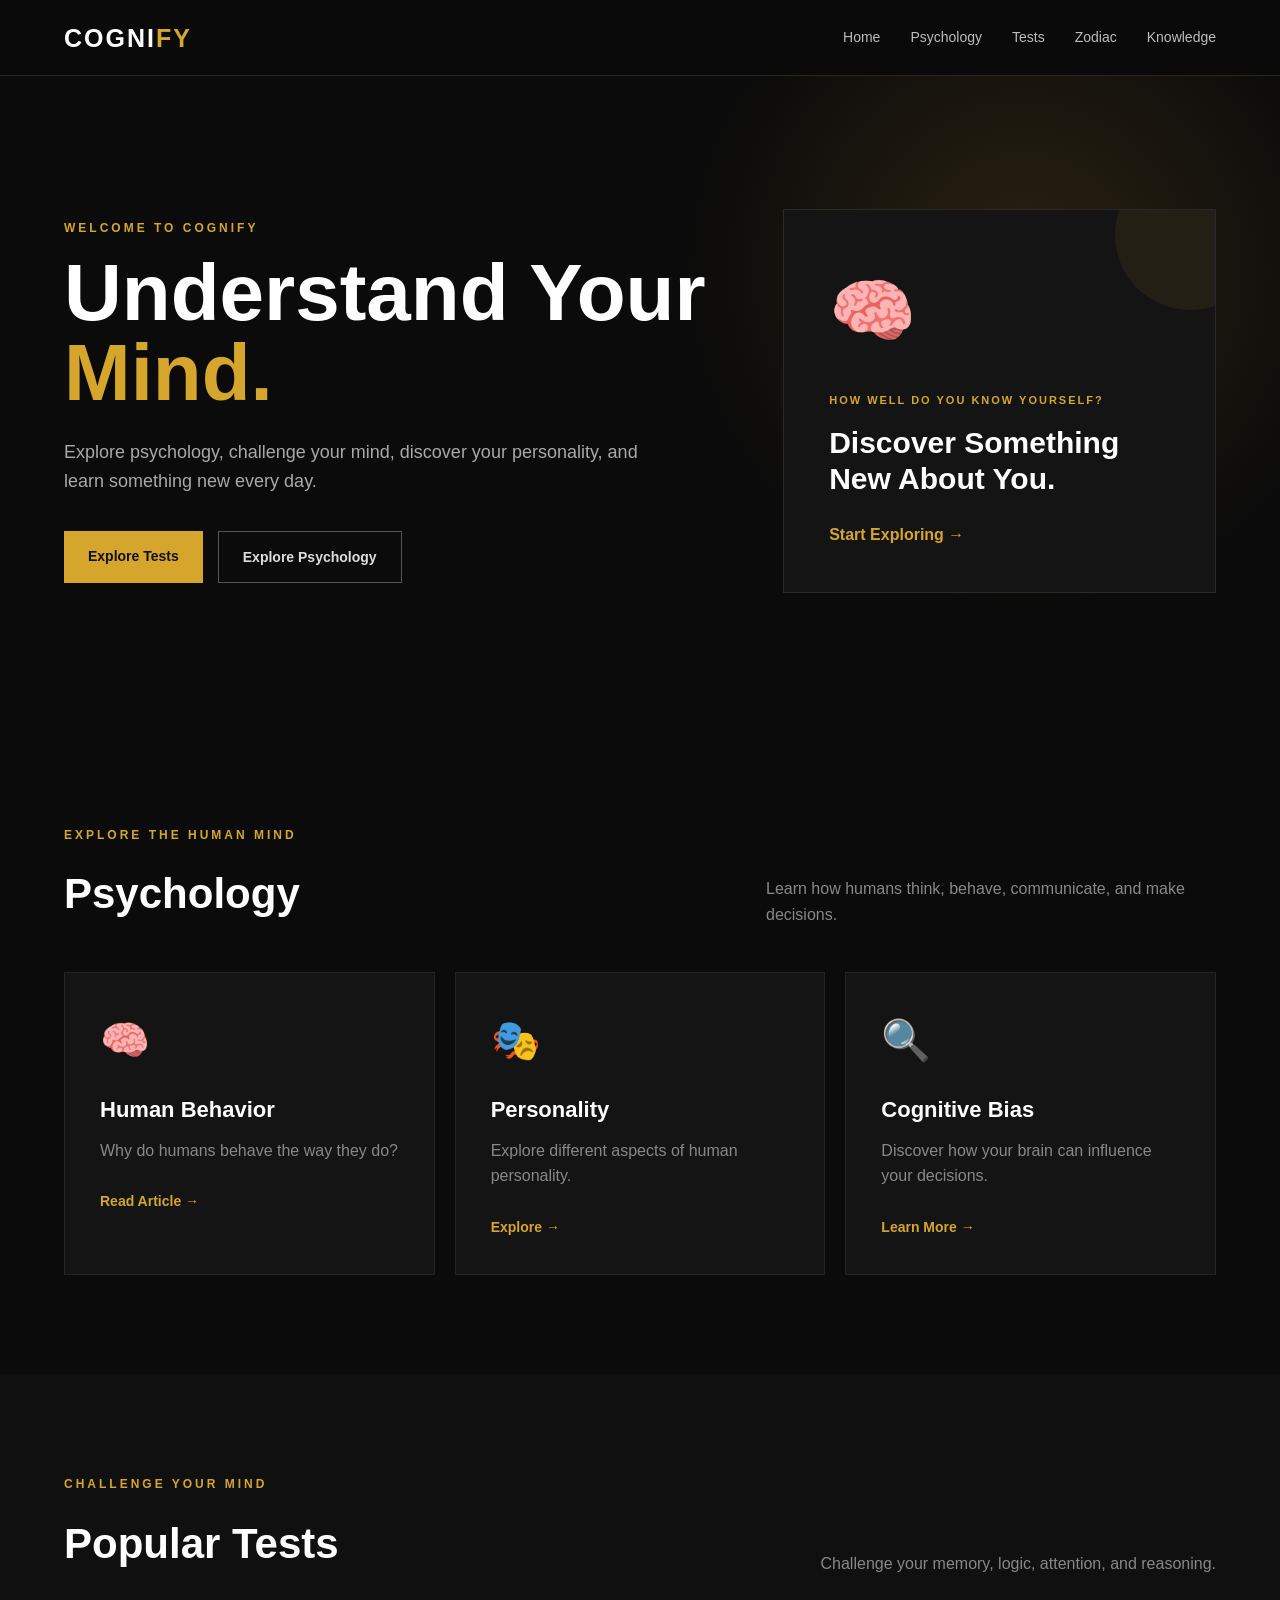
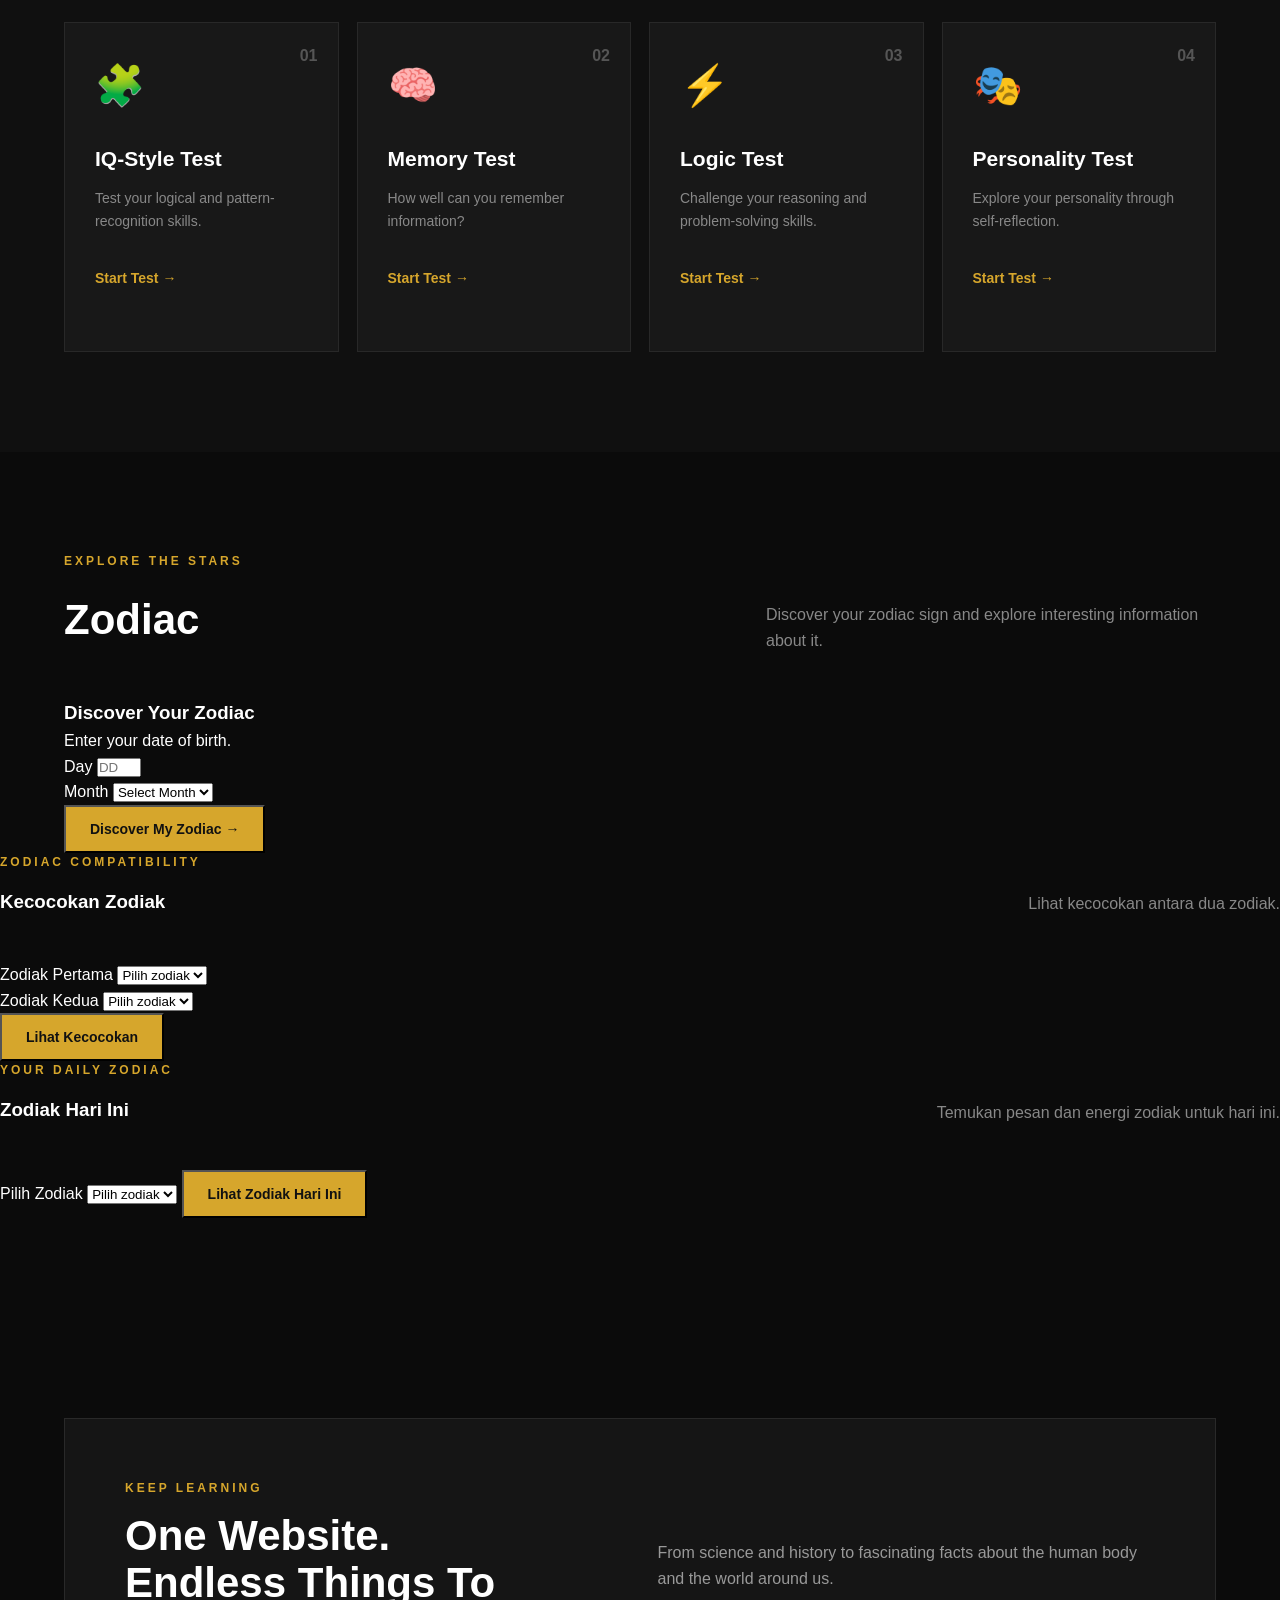
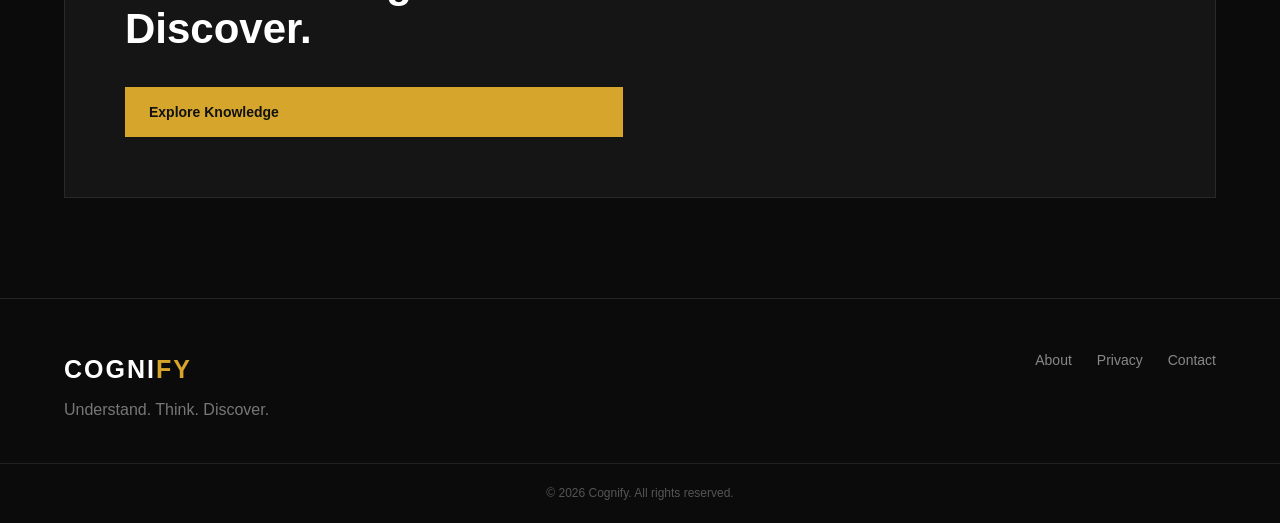
==== commit e5ce0575: "Add daily zodiac section to index.html" ====
--- a/index.html
+++ b/index.html
@@ -644,6 +644,153 @@
 
 </div>
 
+    <!-- ZODIAC DAILY -->
+
+<div class="zodiac-daily">
+
+    <div class="section-heading">
+        <div>
+            <p class="small-title">YOUR DAILY ZODIAC</p>
+            <h3>Zodiak Hari Ini</h3>
+        </div>
+
+        <p>
+            Temukan pesan dan energi zodiak untuk hari ini.
+        </p>
+    </div>
+
+    <div class="daily-form">
+
+        <label for="dailyZodiac">
+            Pilih Zodiak
+        </label>
+
+        <select id="dailyZodiac">
+
+            <option value="">
+                Pilih zodiak
+            </option>
+
+            <option value="aries">Aries</option>
+            <option value="taurus">Taurus</option>
+            <option value="gemini">Gemini</option>
+            <option value="cancer">Cancer</option>
+            <option value="leo">Leo</option>
+            <option value="virgo">Virgo</option>
+            <option value="libra">Libra</option>
+            <option value="scorpio">Scorpio</option>
+            <option value="sagittarius">Sagitarius</option>
+            <option value="capricorn">Capricorn</option>
+            <option value="aquarius">Aquarius</option>
+            <option value="pisces">Pisces</option>
+
+        </select>
+
+        <button
+            class="btn primary"
+            id="dailyZodiacButton">
+            Lihat Zodiak Hari Ini
+        </button>
+
+    </div>
+
+
+    <div
+        class="daily-result"
+        id="dailyZodiacResult"
+        style="display:none;">
+
+        <div class="daily-header">
+
+            <div
+                class="daily-symbol"
+                id="dailySymbol">
+                ♈
+            </div>
+
+            <div>
+
+                <p>ENERGI HARI INI</p>
+
+                <h3 id="dailyName">
+                    Aries
+                </h3>
+
+            </div>
+
+        </div>
+
+
+        <div class="daily-message">
+
+            <span>🌟 Pesan Hari Ini</span>
+
+            <p id="dailyMessage"></p>
+
+        </div>
+
+
+        <div class="daily-grid">
+
+            <div class="daily-card">
+
+                <span>❤️ Cinta</span>
+
+                <p id="dailyLove"></p>
+
+            </div>
+
+
+            <div class="daily-card">
+
+                <span>💼 Karier</span>
+
+                <p id="dailyCareer"></p>
+
+            </div>
+
+
+            <div class="daily-card">
+
+                <span>💰 Keuangan</span>
+
+                <p id="dailyMoney"></p>
+
+            </div>
+
+
+            <div class="daily-card">
+
+                <span>🧠 Energi</span>
+
+                <p id="dailyEnergy"></p>
+
+            </div>
+
+
+            <div class="daily-card">
+
+                <span>🎨 Warna</span>
+
+                <p id="dailyColor"></p>
+
+            </div>
+
+
+            <div class="daily-card">
+
+                <span>🔢 Angka</span>
+
+                <p id="dailyNumber"></p>
+
+            </div>
+
+        </div>
+
+    </div>
+
+</div>
+
 </section>
 
 
@@ -726,6 +873,7 @@
 
     <script src="script.js"></script>
     <script src="zodiac.js"></script>
+    <script src="zodiac-compatibility.js"></script>
 
 </body>
   </html>
--- a/style.css
+++ b/style.css
@@ -1805,3 +1805,150 @@
     }
 }
 
+   /* ================================
+   ZODIAC COMPATIBILITY
+================================ */
+
+.zodiac-compatibility {
+    max-width: 900px;
+    margin: 80px auto 0;
+}
+
+.zodiac-compatibility h3 {
+    font-size: 28px;
+}
+
+.compatibility-form {
+    display: grid;
+    grid-template-columns: 1fr 1fr auto;
+    gap: 15px;
+    align-items: end;
+    padding: 30px;
+    background: #111;
+    border: 1px solid #292929;
+}
+
+.compatibility-form div {
+    display: flex;
+    flex-direction: column;
+}
+
+.compatibility-form label {
+    color: #888;
+    font-size: 12px;
+    margin-bottom: 7px;
+}
+
+.compatibility-form select {
+    padding: 13px;
+    background: #0b0b0b;
+    border: 1px solid #333;
+    color: #fff;
+    font-family: inherit;
+}
+
+.compatibility-result {
+    margin-top: 25px;
+    padding: 40px 30px;
+    background: #111;
+    border: 1px solid #292929;
+    text-align: center;
+}
+
+.compatibility-symbols {
+    display: flex;
+    justify-content: center;
+    align-items: center;
+    gap: 25px;
+    font-size: 55px;
+    color: #d6a62c;
+}
+
+.compatibility-symbols strong {
+    font-size: 25px;
+    color: #555;
+}
+
+.compatibility-result h3 {
+    margin: 15px 0 25px;
+    font-size: 30px;
+}
+
+.compatibility-score {
+    margin: 20px auto 30px;
+}
+
+.compatibility-score span {
+    display: block;
+    color: #777;
+    font-size: 11px;
+    letter-spacing: 1px;
+}
+
+.compatibility-score strong {
+    display: block;
+    margin-top: 5px;
+    color: #d6a62c;
+    font-size: 42px;
+}
+
+.compatibility-details {
+    display: grid;
+    grid-template-columns: repeat(2, 1fr);
+    gap: 12px;
+}
+
+.compatibility-details div {
+    padding: 18px;
+    background: #151515;
+    border: 1px solid #292929;
+}
+
+.compatibility-details strong {
+    display: block;
+    color: #d6a62c;
+    margin-bottom: 7px;
+}
+
+.compatibility-details span {
+    color: #aaa;
+}
+
+.compatibility-description {
+    max-width: 700px;
+    margin: 25px auto 0;
+    color: #aaa;
+    line-height: 1.7;
+}
+
+/* MOBILE */
+
+@media (max-width: 600px) {
+
+    .compatibility-form {
+        grid-template-columns: 1fr;
+        padding: 20px 15px;
+    }
+
+    .compatibility-form select {
+        width: 100%;
+    }
+
+    .compatibility-symbols {
+        font-size: 45px;
+    }
+
+    .compatibility-result {
+        padding: 30px 15px;
+    }
+
+    .compatibility-result h3 {
+        font-size: 25px;
+    }
+
+    .compatibility-details {
+        grid-template-columns: 1fr;
+    }
+
+}
+
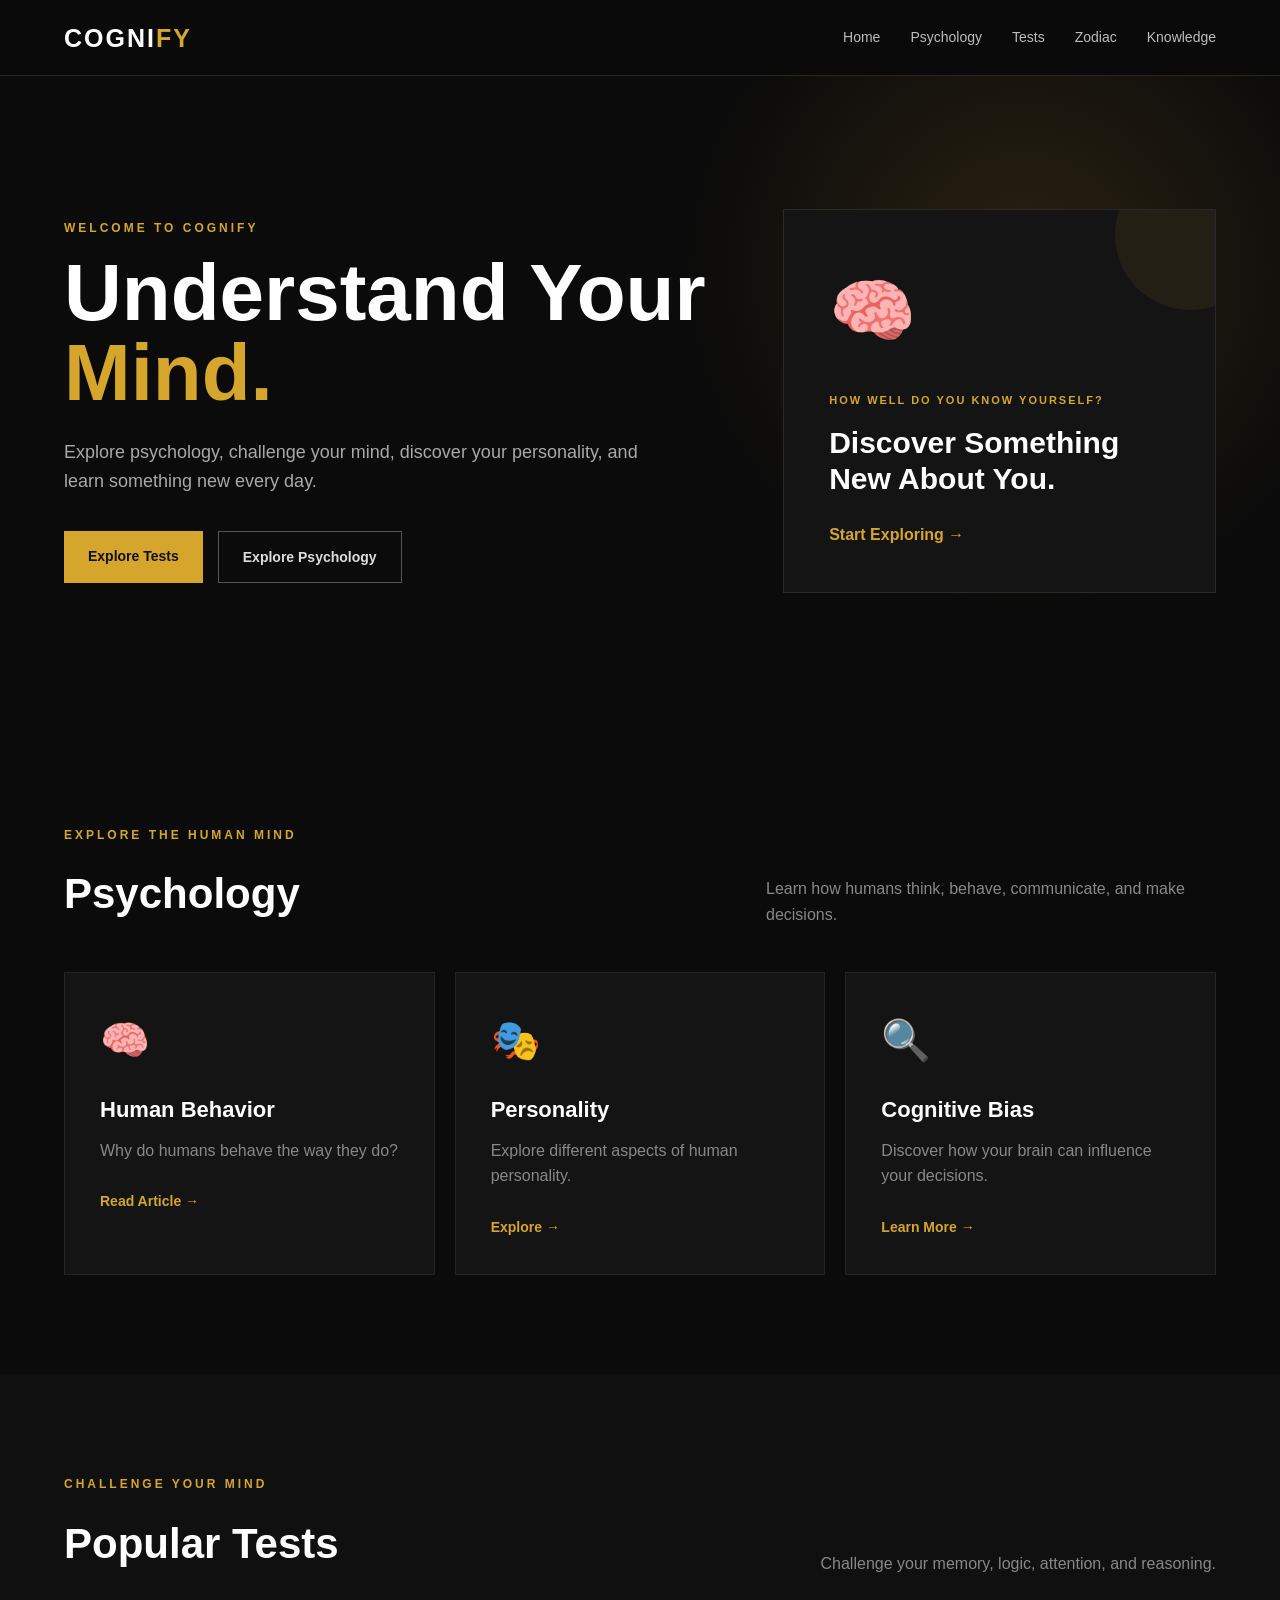
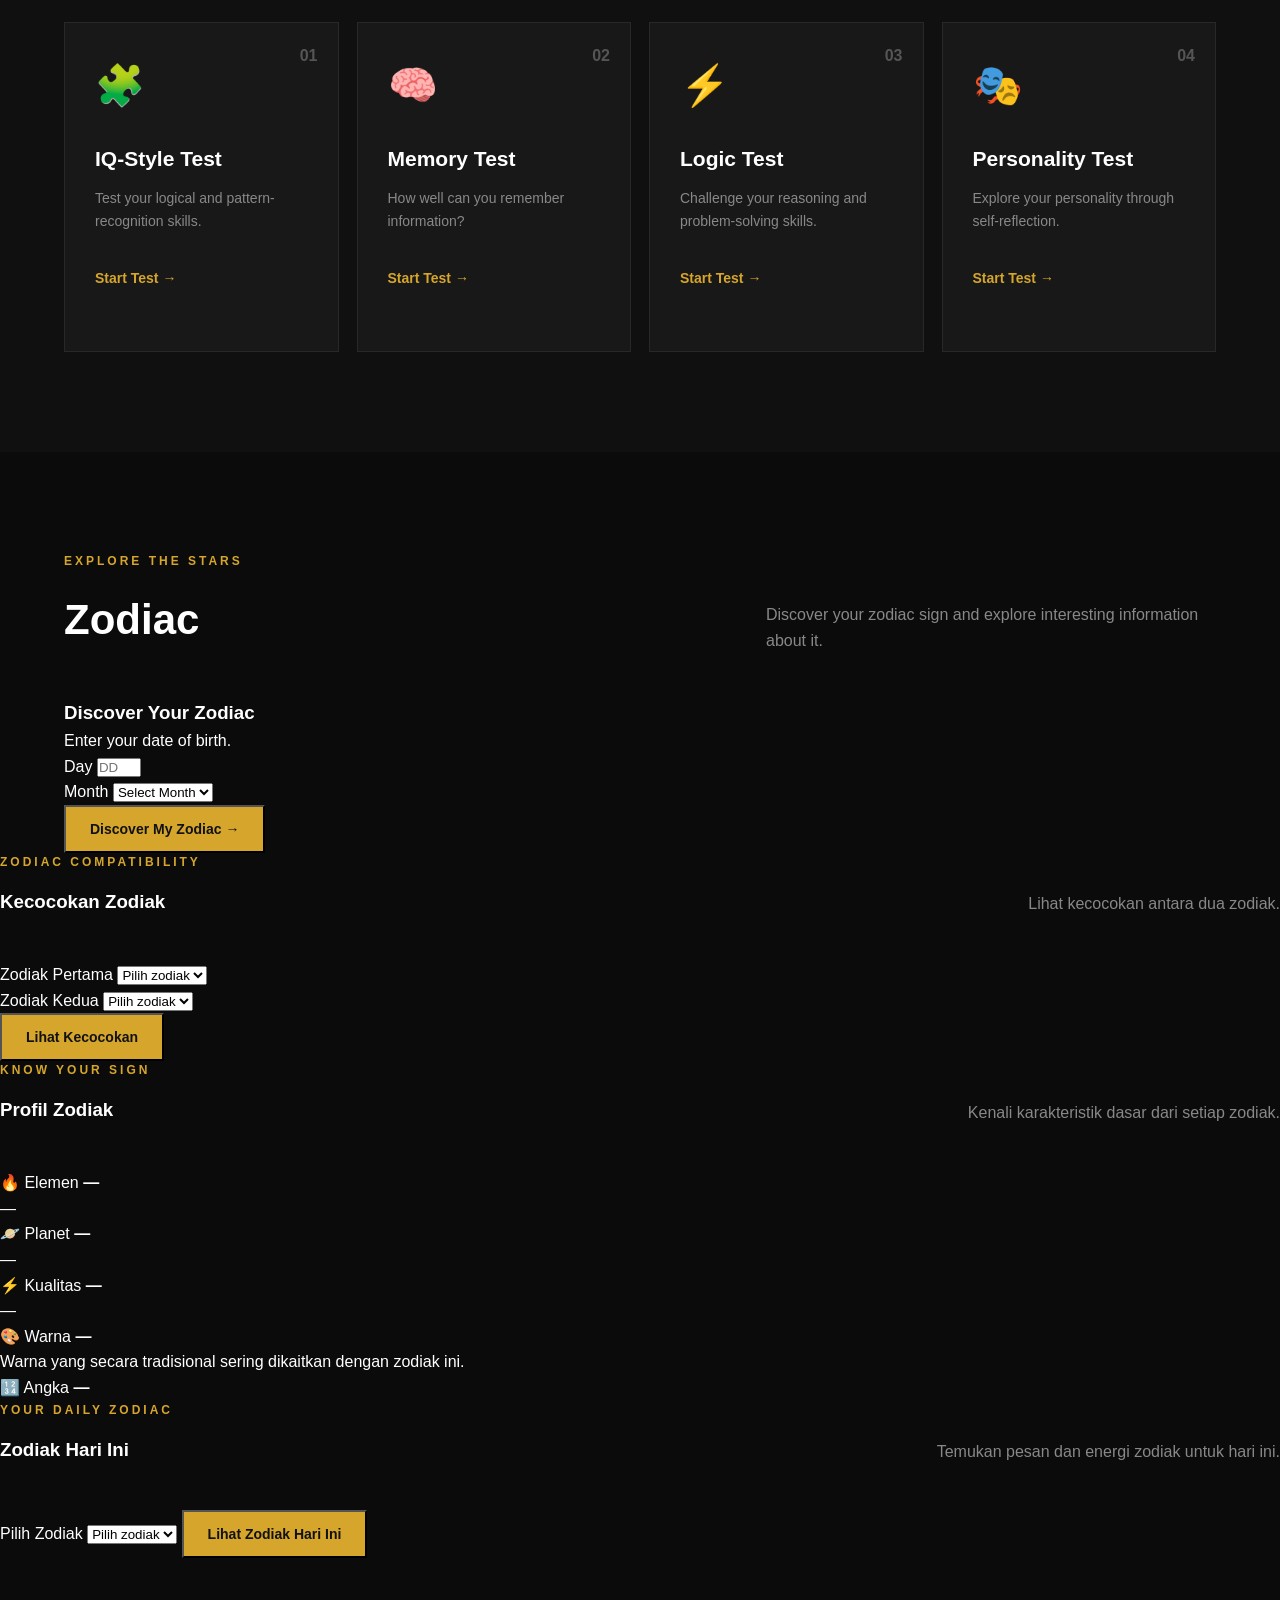
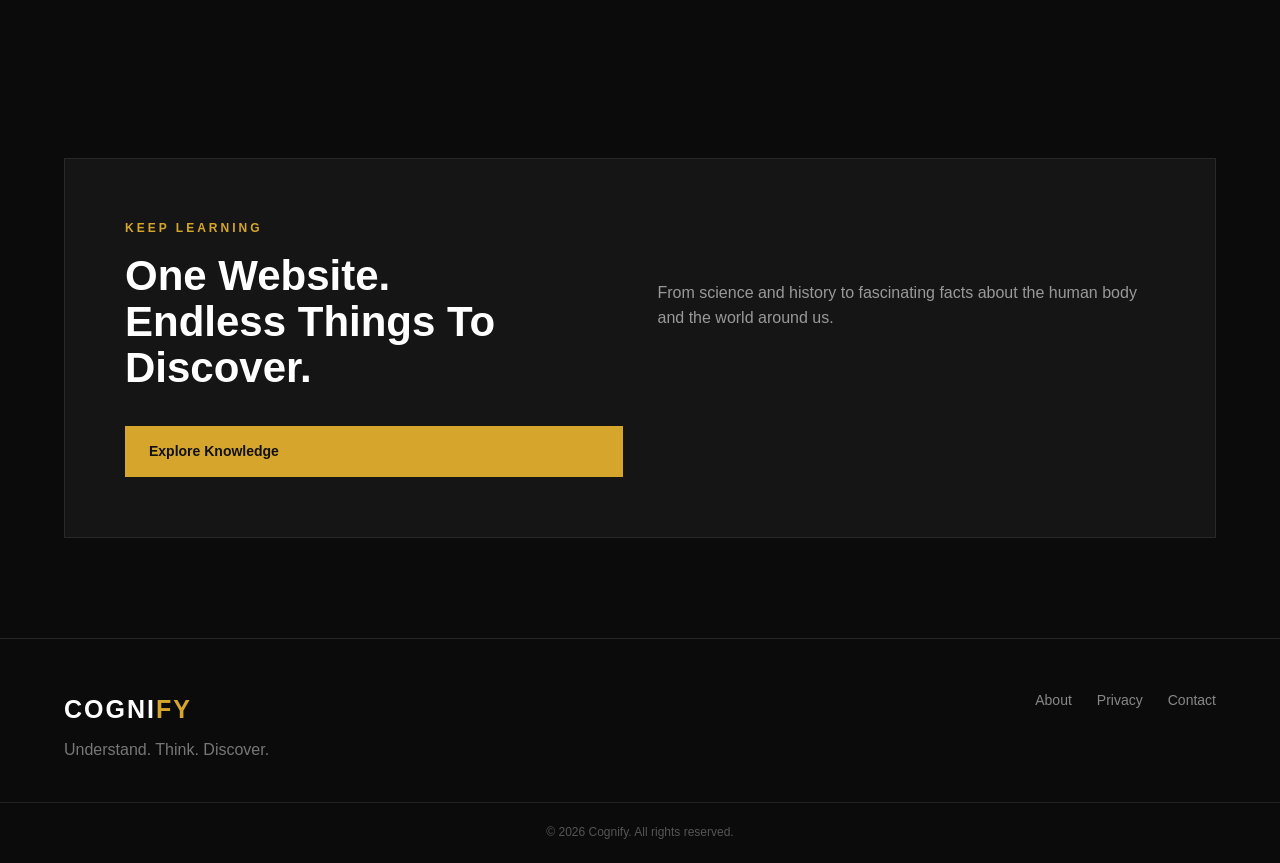
==== commit 592debb7: "Add zodiac profile section to index.html Added zodiac profile section with various attributes." ====
--- a/index.html
+++ b/index.html
@@ -483,6 +483,19 @@
                     class="zodiac-description">
                 </p>
                 <div class="zodiac-extra">
+                    <div class="zodiac-daily-link">
+
+    <p>
+        Ingin melihat informasi harian berdasarkan zodiakmu?
+    </p>
+
+    <button
+        class="btn primary"
+        id="useMyZodiac">
+        ✨ Lihat Zodiak Harian Saya
+    </button>
+
+</div>
 
     <div class="zodiac-info-card">
         <span>✨ Kelebihan</span>
@@ -516,6 +529,8 @@
         </div>
 
     </div>
+
+
 
     <!-- ZODIAC COMPATIBILITY -->
 
@@ -644,6 +659,93 @@
 
 </div>
 
+    <!-- ZODIAC PROFILE -->
+
+<div class="zodiac-profile">
+
+    <div class="section-heading">
+        <div>
+            <p class="small-title">KNOW YOUR SIGN</p>
+            <h3>Profil Zodiak</h3>
+        </div>
+
+        <p>
+            Kenali karakteristik dasar dari setiap zodiak.
+        </p>
+    </div>
+
+    <div class="profile-grid">
+
+        <div class="profile-card">
+
+            <span>🔥 Elemen</span>
+
+            <strong id="profileElement">
+                —
+            </strong>
+
+            <p id="profileElementDescription">
+                —
+            </p>
+
+        </div>
+
+
+        <div class="profile-card">
+
+            <span>🪐 Planet</span>
+
+            <strong id="profilePlanet">
+                —
+            </strong>
+
+            <p id="profilePlanetDescription">
+                —
+            </p>
+
+        </div>
+
+
+        <div class="profile-card">
+
+            <span>⚡ Kualitas</span>
+
+            <strong id="profileQuality">
+                —
+            </strong>
+
+            <p id="profileQualityDescription">
+                —
+            </p>
+
+        </div>
+
+
+        <div class="profile-card">
+
+            <span>🎨 Warna</span>
+
+            <strong id="profileColor">
+                —
+            </strong>
+
+            <p>
+                Warna yang secara tradisional
+                sering dikaitkan dengan zodiak ini.
+            </p>
+
+        </div>
+
+
+        <div class="profile-card">
+
+            <span>🔢 Angka</span>
+
+            <strong id="profileNumber">
+                —
+            </strong>
+
+
     <!-- ZODIAC DAILY -->
 
 <div class="zodiac-daily">
@@ -874,6 +976,7 @@
     <script src="script.js"></script>
     <script src="zodiac.js"></script>
     <script src="zodiac-compatibility.js"></script>
+    <script src="zodiac-daily.js"></script>
 
 </body>
   </html>
--- a/style.css
+++ b/style.css
@@ -1952,3 +1952,179 @@
 
 }
 
+   /* ================================
+   ZODIAC DAILY
+================================ */
+
+.zodiac-daily {
+    max-width: 900px;
+    margin: 80px auto 0;
+}
+
+.zodiac-daily h3 {
+    font-size: 28px;
+}
+
+.daily-form {
+    display: flex;
+    gap: 15px;
+    align-items: end;
+    padding: 30px;
+    background: #111;
+    border: 1px solid #292929;
+}
+
+.daily-form label {
+    display: block;
+    color: #888;
+    font-size: 12px;
+    margin-bottom: 7px;
+}
+
+.daily-form select {
+    min-width: 230px;
+    padding: 13px;
+    background: #0b0b0b;
+    border: 1px solid #333;
+    color: #fff;
+    font-family: inherit;
+}
+
+.daily-result {
+    margin-top: 25px;
+    padding: 35px;
+    background: #111;
+    border: 1px solid #292929;
+}
+
+.daily-header {
+    display: flex;
+    align-items: center;
+    gap: 20px;
+    padding-bottom: 25px;
+    border-bottom: 1px solid #292929;
+}
+
+.daily-symbol {
+    font-size: 60px;
+    color: #d6a62c;
+}
+
+.daily-header p {
+    margin: 0 0 5px;
+    color: #777;
+    font-size: 11px;
+    letter-spacing: 1px;
+}
+
+.daily-header h3 {
+    margin: 0;
+    font-size: 30px;
+}
+
+.daily-message {
+    margin: 25px 0;
+    padding: 22px;
+    background: #151515;
+    border-left: 3px solid #d6a62c;
+}
+
+.daily-message span {
+    display: block;
+    color: #d6a62c;
+    font-weight: bold;
+    margin-bottom: 10px;
+}
+
+.daily-message p {
+    color: #bbb;
+    line-height: 1.7;
+    margin: 0;
+}
+
+.daily-grid {
+    display: grid;
+    grid-template-columns: repeat(2, 1fr);
+    gap: 12px;
+}
+
+.daily-card {
+    padding: 20px;
+    background: #151515;
+    border: 1px solid #292929;
+}
+
+.daily-card span {
+    display: block;
+    color: #d6a62c;
+    font-weight: bold;
+    margin-bottom: 8px;
+}
+
+.daily-card p {
+    margin: 0;
+    color: #aaa;
+    line-height: 1.6;
+}
+
+
+/* MOBILE */
+
+@media (max-width: 600px) {
+
+    .zodiac-daily {
+        margin-top: 60px;
+    }
+
+    .daily-form {
+        flex-direction: column;
+        align-items: stretch;
+        padding: 20px 15px;
+    }
+
+    .daily-form select {
+        width: 100%;
+        min-width: 0;
+    }
+
+    .daily-result {
+        padding: 25px 15px;
+    }
+
+    .daily-header {
+        gap: 15px;
+    }
+
+    .daily-symbol {
+        font-size: 48px;
+    }
+
+    .daily-header h3 {
+        font-size: 25px;
+    }
+
+    .daily-grid {
+        grid-template-columns: 1fr;
+    }
+
+}
+   /* ================================
+   USE MY ZODIAC
+================================ */
+
+.zodiac-daily-link {
+    margin-top: 30px;
+    padding-top: 25px;
+    border-top: 1px solid #292929;
+    text-align: center;
+}
+
+.zodiac-daily-link p {
+    color: #888;
+    margin-bottom: 15px;
+}
+
+.zodiac-daily-link .btn {
+    cursor: pointer;
+}
+   
